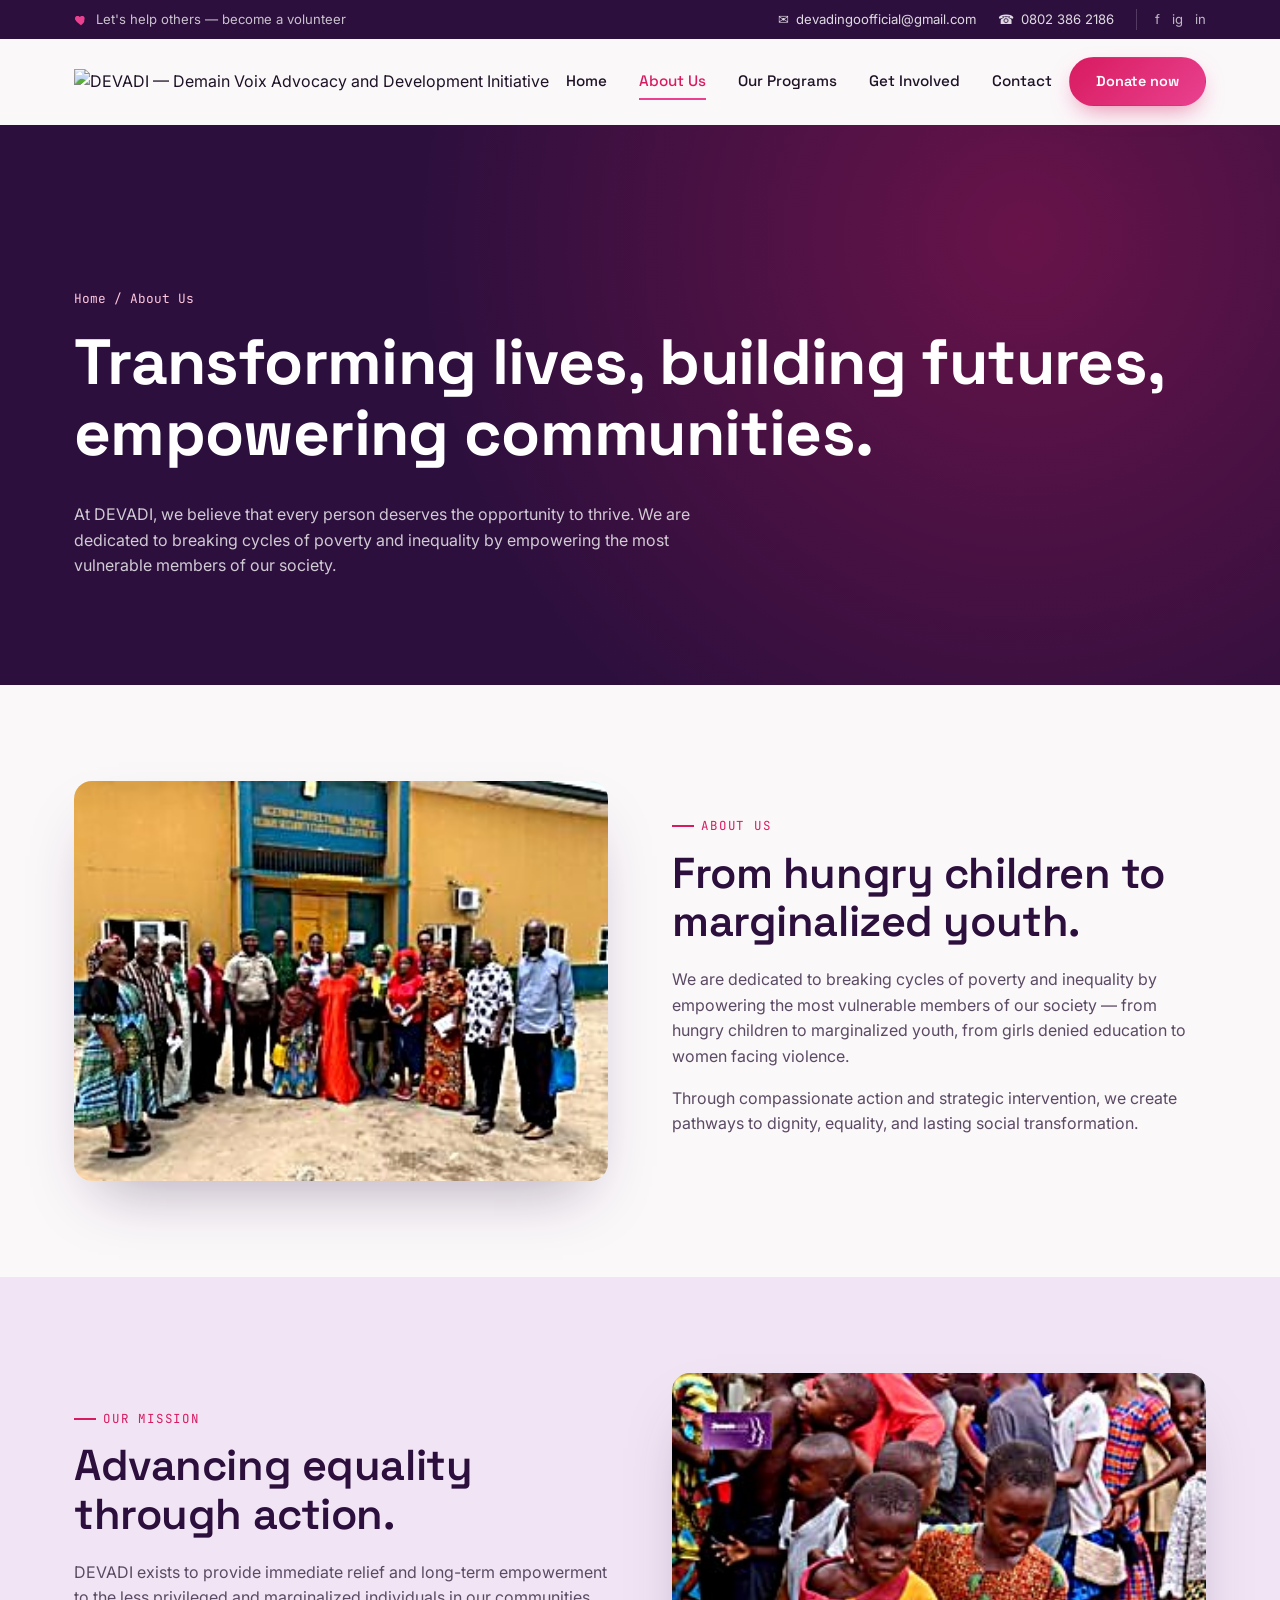
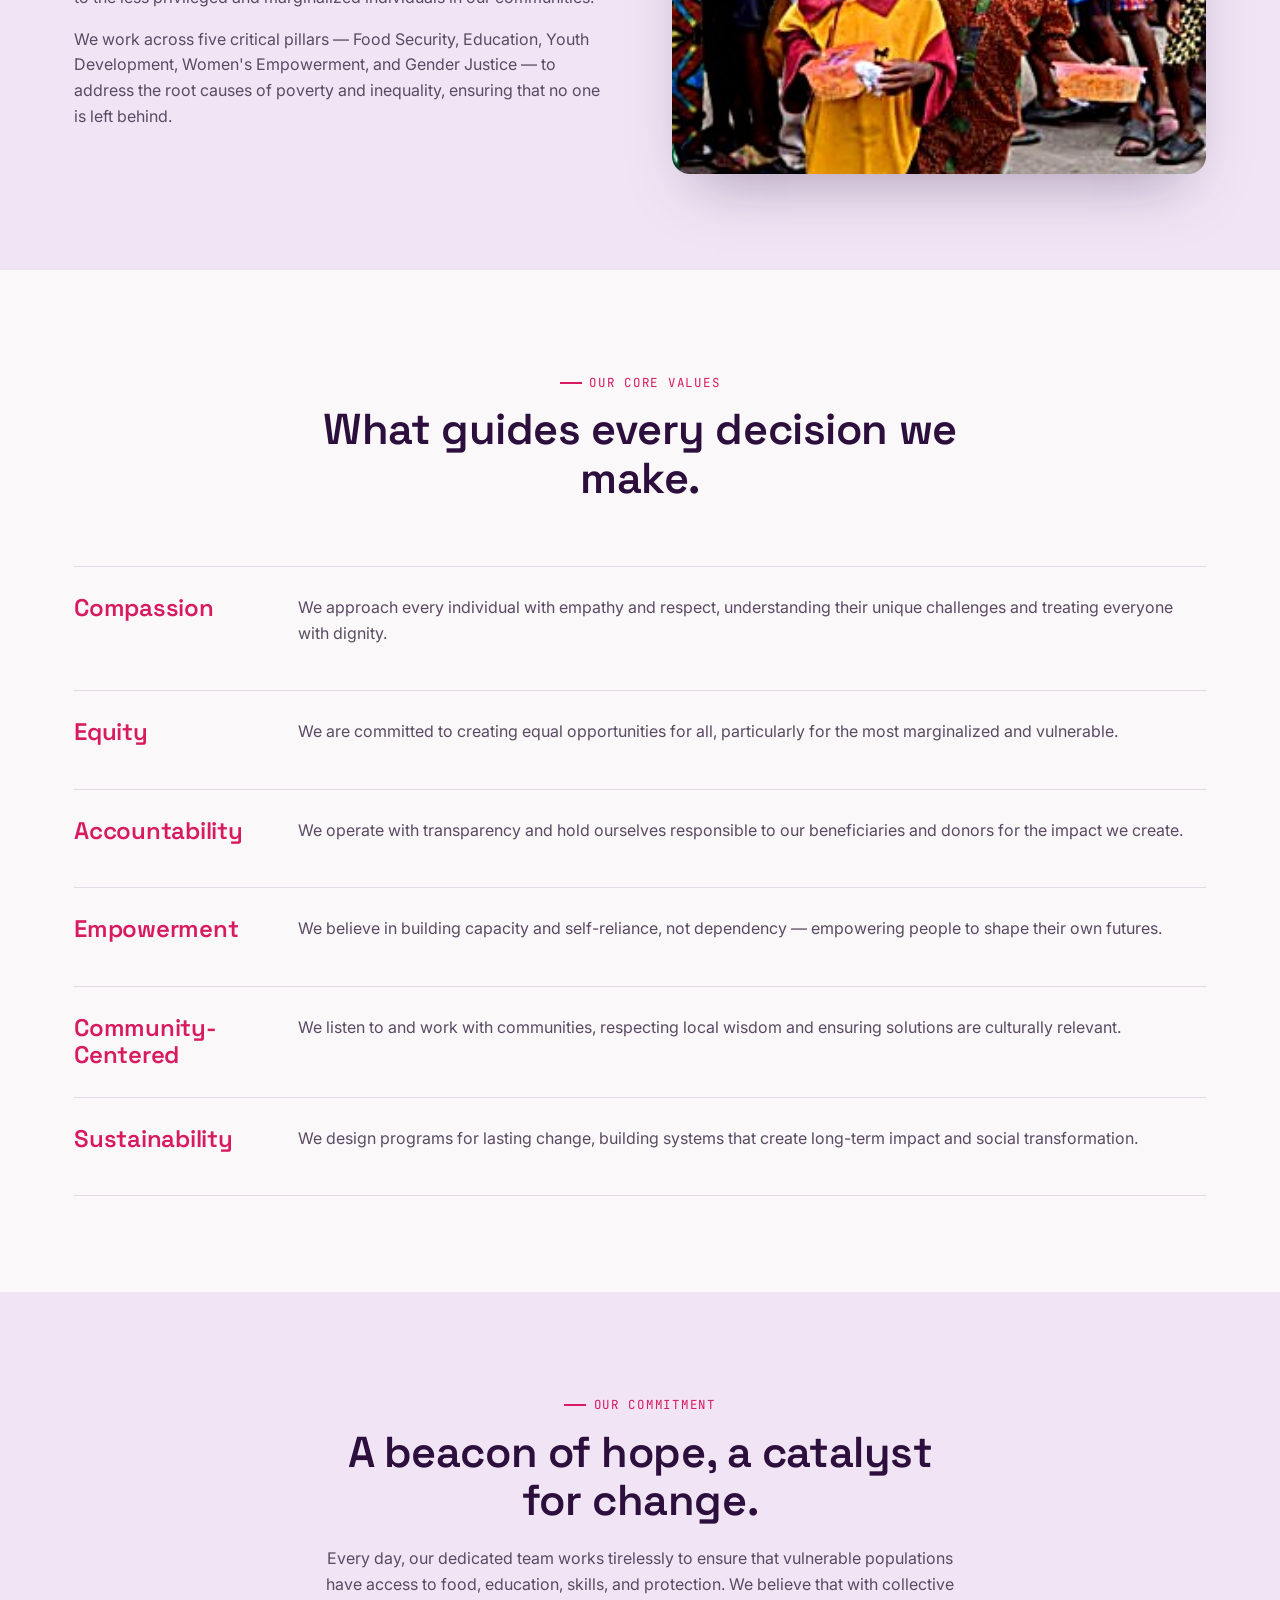
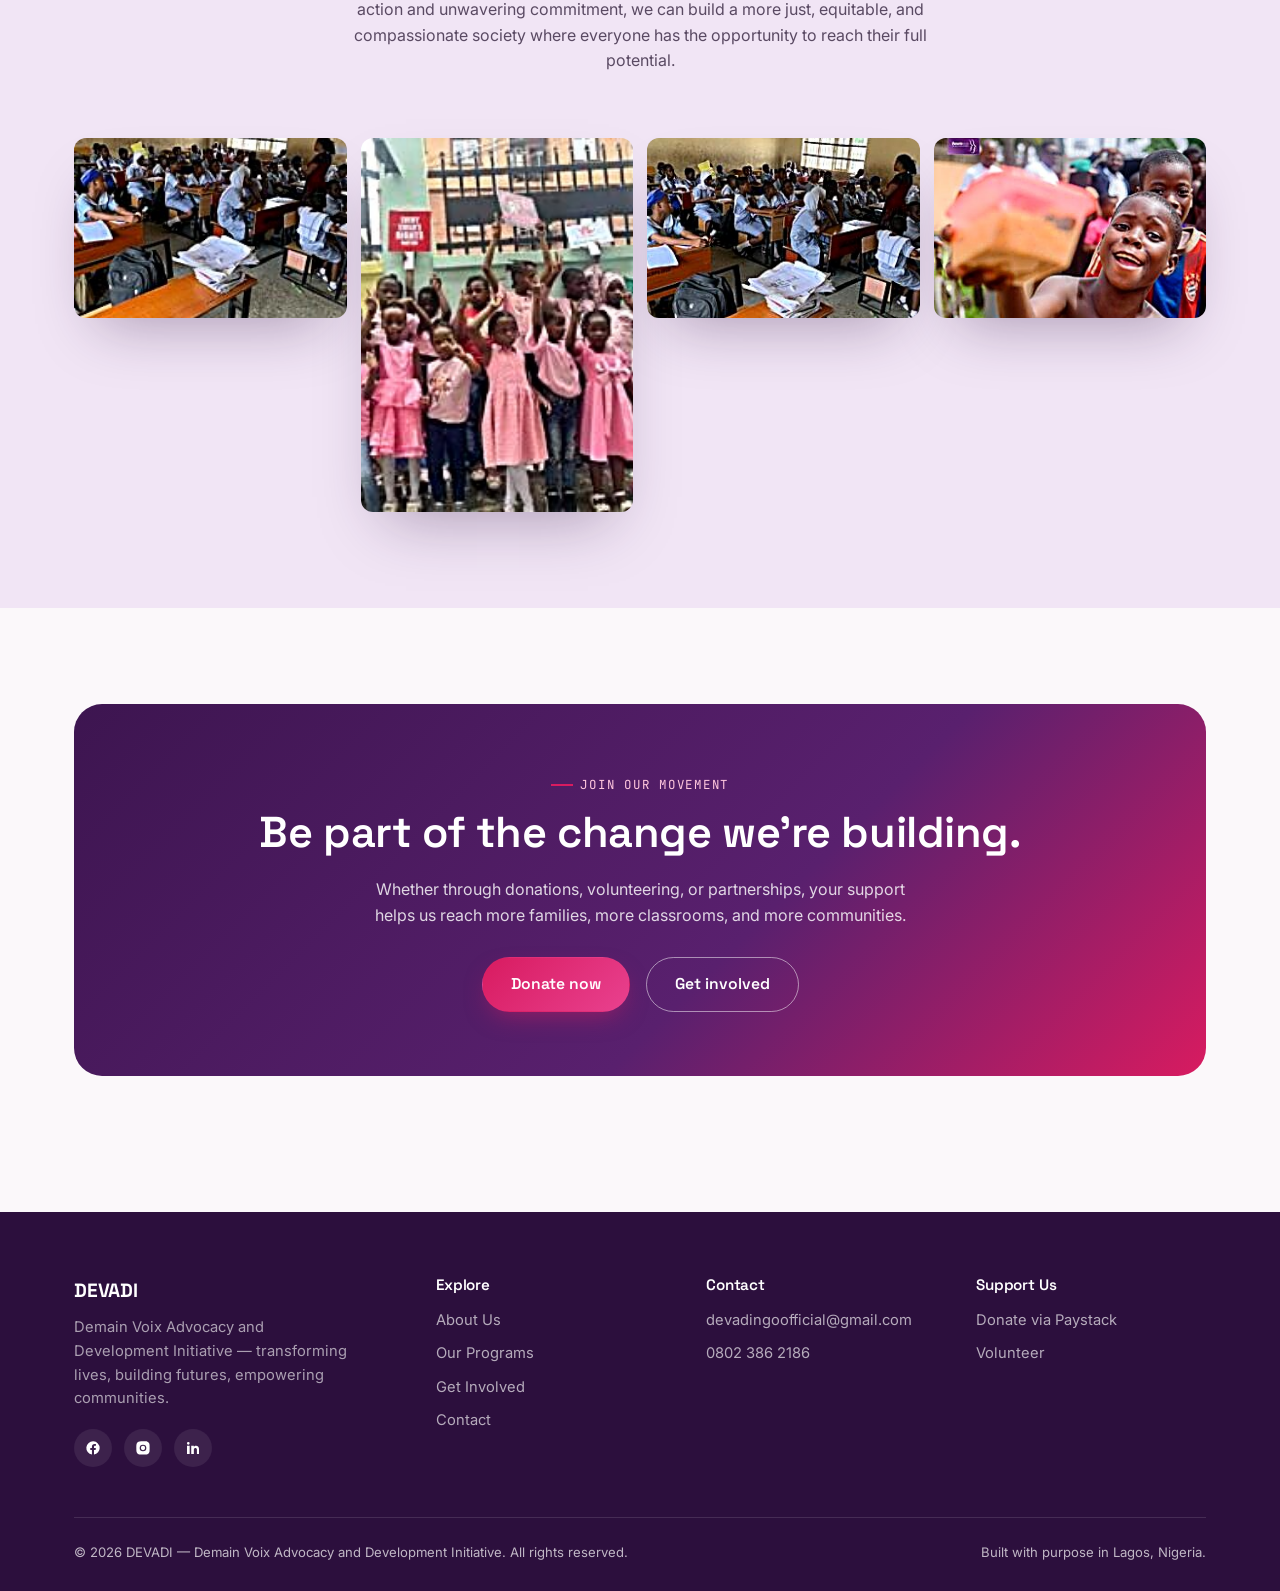
==== about.html @ e9d9ac4e "Add files via upload" ====
<!DOCTYPE html>
<html lang="en">
<head>
<meta charset="UTF-8">
<meta name="viewport" content="width=device-width, initial-scale=1.0">
<title>About Us — DEVADI</title>
<meta name="description" content="At DEVADI, we believe every person deserves the opportunity to thrive. Learn about our mission, values, and commitment.">
<link rel="preconnect" href="https://fonts.googleapis.com">
<link href="https://fonts.googleapis.com/css2?family=Space+Grotesk:wght@500;600;700&family=Inter:wght@400;500;600&family=JetBrains+Mono:wght@400;500&display=swap" rel="stylesheet">
<link rel="icon" type="image/png" href="favicon-32.png">
<link rel="apple-touch-icon" href="apple-touch-icon.png">
<link rel="stylesheet" href="css/style.css">
</head>
<body>

<div class="topbar">
  <div class="container">
    <div class="topbar-left">
      <svg width="14" height="14" fill="currentColor" viewBox="0 0 24 24"><path d="M12 21s-7-4.4-9.5-8.8C.6 8.6 2.4 5 6 5c2 0 3.4 1 4 2 .6-1 2-2 4-2 3.6 0 5.4 3.6 3.5 7.2C19 16.6 12 21 12 21z"/></svg>
      <span>Let's help others — become a volunteer</span>
    </div>
    <div class="topbar-right">
      <span class="tb-item">✉ <span class="tb-label">devadingoofficial@gmail.com</span></span>
      <span class="tb-item">☎ <span class="tb-label">0802 386 2186</span></span>
      <span class="tb-social">
        <a href="https://facebook.com" target="_blank" rel="noopener" aria-label="Facebook">f</a>
        <a href="https://instagram.com" target="_blank" rel="noopener" aria-label="Instagram">ig</a>
        <a href="https://linkedin.com" target="_blank" rel="noopener" aria-label="LinkedIn">in</a>
      </span>
    </div>
  </div>
</div>

<header class="site-header">
  <div class="container">
    <a href="index.html" class="brand">
      <img src="images/brand/logo-header@2x.png" alt="DEVADI — Demain Voix Advocacy and Development Initiative" class="brand-logo-img">
    </a>
    <nav class="nav-links">
      <a href="index.html">Home</a>
      <a href="about.html" class="active">About Us</a>
      <a href="programs.html">Our Programs</a>
      <a href="get-involved.html">Get Involved</a>
      <a href="contact.html">Contact</a>
    </nav>
    <div class="nav-cta">
      <a href="get-involved.html" class="btn btn-primary">Donate now</a>
      <button class="nav-toggle" aria-label="Toggle menu"><span></span><span></span><span></span></button>
    </div>
  </div>
</header>

<section class="page-hero">
  <div class="container">
    <span class="crumb">Home / About Us</span>
    <h1 style="margin-top:16px;">Transforming lives, building futures, empowering communities.</h1>
    <p>At DEVADI, we believe that every person deserves the opportunity to thrive. We are dedicated to breaking cycles of poverty and inequality by empowering the most vulnerable members of our society.</p>
  </div>
</section>

<section>
  <div class="container two-col reveal">
    <div class="img-frame">
      <img src="images/PHOTO-2026-07-27-08-34-57.jpg" alt="A DEVADI team member sharing our vision at a community event">
    </div>
    <div>
      <span class="eyebrow">About Us</span>
      <h2>From hungry children to marginalized youth.</h2>
      <p>We are dedicated to breaking cycles of poverty and inequality by empowering the most vulnerable members of our society — from hungry children to marginalized youth, from girls denied education to women facing violence.</p>
      <p>Through compassionate action and strategic intervention, we create pathways to dignity, equality, and lasting social transformation.</p>
    </div>
  </div>
</section>

<section class="section-alt">
  <div class="container two-col reveal">
    <div>
      <span class="eyebrow">Our Mission</span>
      <h2>Advancing equality through action.</h2>
      <p>DEVADI exists to provide immediate relief and long-term empowerment to the less privileged and marginalized individuals in our communities.</p>
      <p>We work across five critical pillars — Food Security, Education, Youth Development, Women's Empowerment, and Gender Justice — to address the root causes of poverty and inequality, ensuring that no one is left behind.</p>
    </div>
    <div class="img-frame">
      <img src="images/PHOTO-2026-07-27-08-35-06.jpg" alt="DEVADI team and volunteers at an outreach event">
    </div>
  </div>
</section>

<section>
  <div class="container">
    <div class="text-center max-60 mx-auto reveal">
      <span class="eyebrow">Our Core Values</span>
      <h2>What guides every decision we make.</h2>
    </div>
    <div class="mt-lg reveal">
      <div class="value-row">
        <h3>Compassion</h3>
        <p>We approach every individual with empathy and respect, understanding their unique challenges and treating everyone with dignity.</p>
      </div>
      <div class="value-row">
        <h3>Equity</h3>
        <p>We are committed to creating equal opportunities for all, particularly for the most marginalized and vulnerable.</p>
      </div>
      <div class="value-row">
        <h3>Accountability</h3>
        <p>We operate with transparency and hold ourselves responsible to our beneficiaries and donors for the impact we create.</p>
      </div>
      <div class="value-row">
        <h3>Empowerment</h3>
        <p>We believe in building capacity and self-reliance, not dependency — empowering people to shape their own futures.</p>
      </div>
      <div class="value-row">
        <h3>Community-Centered</h3>
        <p>We listen to and work with communities, respecting local wisdom and ensuring solutions are culturally relevant.</p>
      </div>
      <div class="value-row">
        <h3>Sustainability</h3>
        <p>We design programs for lasting change, building systems that create long-term impact and social transformation.</p>
      </div>
    </div>
  </div>
</section>

<section class="section-alt">
  <div class="container">
    <div class="text-center max-60 mx-auto reveal">
      <span class="eyebrow">Our Commitment</span>
      <h2>A beacon of hope, a catalyst for change.</h2>
      <p>Every day, our dedicated team works tirelessly to ensure that vulnerable populations have access to food, education, skills, and protection. We believe that with collective action and unwavering commitment, we can build a more just, equitable, and compassionate society where everyone has the opportunity to reach their full potential.</p>
    </div>
    <div class="gallery-grid mt-lg reveal-stagger">
      <div class="img-frame"><img src="images/PHOTO-2026-07-27-08-34-59.jpg" alt="DEVADI team with community stakeholders"></div>
      <div class="img-frame tall"><img src="images/PHOTO-2026-07-27-08-34-43.jpg" alt="Young girls at a DEVADI gender-justice awareness event"></div>
      <div class="img-frame"><img src="images/PHOTO-2026-07-27-08-35-16.jpg" alt="Children at a DEVADI food distribution outreach"></div>
      <div class="img-frame"><img src="images/PHOTO-2026-07-27-08-34-51.jpg" alt="A DEVADI volunteer distributing supplies"></div>
    </div>
  </div>
</section>

<section>
  <div class="container">
    <div class="cta-band reveal">
      <span class="eyebrow" style="color:#FFC7DE;">Join Our Movement</span>
      <h2>Be part of the change we're building.</h2>
      <p>Whether through donations, volunteering, or partnerships, your support helps us reach more families, more classrooms, and more communities.</p>
      <div class="cta-actions">
        <a href="get-involved.html" class="btn btn-primary">Donate now</a>
        <a href="contact.html" class="btn btn-ghost">Get involved</a>
      </div>
    </div>
  </div>
</section>

<footer class="site-footer">
  <div class="container">
    <div class="footer-grid">
      <div>
        <span class="brand-word" style="color:white; font-size:1.2rem;">DEVADI</span>
        <p style="color:rgba(255,255,255,0.6); margin-top:10px; max-width:280px; font-size:0.92rem;">Demain Voix Advocacy and Development Initiative — transforming lives, building futures, empowering communities.</p>
        <div class="social-row" style="margin-top:18px;">
          <a href="https://facebook.com" aria-label="Facebook" target="_blank" rel="noopener"><svg width="16" height="16" fill="currentColor" viewBox="0 0 24 24" style="color:white;"><path d="M22 12a10 10 0 1 0-11.6 9.9v-7H7.9V12h2.5V9.8c0-2.5 1.5-3.9 3.8-3.9 1.1 0 2.2.2 2.2.2v2.5h-1.3c-1.2 0-1.6.8-1.6 1.6V12h2.8l-.4 2.9h-2.4v7A10 10 0 0 0 22 12z"/></svg></a>
          <a href="https://instagram.com" aria-label="Instagram" target="_blank" rel="noopener"><svg width="16" height="16" fill="currentColor" viewBox="0 0 24 24" style="color:white;"><path d="M12 2c2.7 0 3.06.01 4.12.06 1.05.05 1.77.22 2.4.46.65.25 1.2.6 1.75 1.14.5.5.86 1.1 1.13 1.75.24.63.4 1.35.46 2.4.05 1.06.06 1.4.06 4.12s-.01 3.06-.06 4.12c-.05 1.05-.22 1.77-.46 2.4a4.9 4.9 0 0 1-1.13 1.75 4.9 4.9 0 0 1-1.75 1.13c-.63.24-1.35.4-2.4.46-1.06.05-1.4.06-4.12.06s-3.06-.01-4.12-.06c-1.05-.05-1.77-.22-2.4-.46a4.9 4.9 0 0 1-1.75-1.13 4.9 4.9 0 0 1-1.13-1.75c-.24-.63-.4-1.35-.46-2.4C2 15.06 2 14.7 2 12s.01-3.06.06-4.12c.05-1.05.22-1.77.46-2.4.25-.65.6-1.2 1.14-1.75A4.9 4.9 0 0 1 5.4 2.6c.63-.24 1.35-.4 2.4-.46C8.86 2 9.2 2 12 2zm0 5a5 5 0 1 0 0 10 5 5 0 0 0 0-10zm0 8.2a3.2 3.2 0 1 1 0-6.4 3.2 3.2 0 0 1 0 6.4zm5.2-8.4a1.17 1.17 0 1 1-2.34 0 1.17 1.17 0 0 1 2.34 0z"/></svg></a>
          <a href="https://linkedin.com" aria-label="LinkedIn" target="_blank" rel="noopener"><svg width="16" height="16" fill="currentColor" viewBox="0 0 24 24" style="color:white;"><path d="M6.94 5a2 2 0 1 1-4-.02 2 2 0 0 1 4 .02zM7 8.48H3V21h4V8.48zm6.32 0H9.34V21h3.94v-6.4c0-3.56 4.6-3.85 4.6 0V21H21v-7.32c0-6.14-6.87-5.92-7.68-2.9V8.48z"/></svg></a>
        </div>
      </div>
      <div>
        <h4>Explore</h4>
        <a href="about.html">About Us</a>
        <a href="programs.html">Our Programs</a>
        <a href="get-involved.html">Get Involved</a>
        <a href="contact.html">Contact</a>
      </div>
      <div>
        <h4>Contact</h4>
        <a href="mailto:devadingoofficial@gmail.com">devadingoofficial@gmail.com</a>
        <a href="tel:+2348023862186">0802 386 2186</a>
      </div>
      <div>
        <h4>Support Us</h4>
        <a href="https://paystack.shop/pay/devadingo" target="_blank" rel="noopener">Donate via Paystack</a>
        <a href="get-involved.html">Volunteer</a>
      </div>
    </div>
    <div class="footer-bottom">
      <span>© <span id="year"></span> DEVADI — Demain Voix Advocacy and Development Initiative. All rights reserved.</span>
      <span>Built with purpose in Lagos, Nigeria.</span>
    </div>
  </div>
</footer>

<script>document.getElementById('year').textContent = new Date().getFullYear();</script>
<script src="js/main.js"></script>
</body>
</html>
---- css/style.css ----
/* ==========================================================================
   DEVADI — Demain Voix Advocacy and Development Initiative
   Design tokens
   ========================================================================== */
:root {
  --purple-900: #2C0F3D;
  --purple-800: #3D1550;
  --purple-700: #59206E;
  --purple-600: #7B2E92;
  --purple-400: #A85CC0;
  --purple-100: #F1E5F5;
  --pink-600: #D81B60;
  --pink-500: #E9418F;
  --cream: #FBF8FA;
  --ink: #1E1226;
  --ink-soft: #5A4A63;
  --line: rgba(44, 15, 61, 0.12);
  --white: #ffffff;

  --font-display: "Space Grotesk", "Segoe UI", sans-serif;
  --font-body: "Inter", "Segoe UI", sans-serif;
  --font-mono: "JetBrains Mono", ui-monospace, monospace;

  --radius: 18px;
  --ease: cubic-bezier(0.16, 1, 0.3, 1);
}

* { box-sizing: border-box; }
html { scroll-behavior: smooth; }

body {
  margin: 0;
  font-family: var(--font-body);
  color: var(--ink);
  background: var(--cream);
  line-height: 1.6;
  -webkit-font-smoothing: antialiased;
}

img { max-width: 100%; display: block; }
a { color: inherit; text-decoration: none; }

h1, h2, h3, h4 {
  font-family: var(--font-display);
  font-weight: 600;
  line-height: 1.12;
  margin: 0 0 0.5em;
  letter-spacing: -0.01em;
  color: var(--purple-900);
}

h1 { font-size: clamp(2.4rem, 5vw, 4.2rem); font-weight: 700; }
h2 { font-size: clamp(1.9rem, 3.4vw, 2.7rem); }
h3 { font-size: clamp(1.2rem, 2vw, 1.5rem); }
p { margin: 0 0 1em; color: var(--ink-soft); }

.eyebrow {
  font-family: var(--font-mono);
  font-size: 0.78rem;
  letter-spacing: 0.14em;
  text-transform: uppercase;
  color: var(--pink-600);
  display: inline-flex;
  align-items: center;
  gap: 0.6em;
  margin-bottom: 1em;
}
.eyebrow::before {
  content: "";
  width: 22px;
  height: 2px;
  background: var(--pink-600);
  display: inline-block;
}

.container {
  max-width: 1180px;
  margin: 0 auto;
  padding: 0 24px;
}

section { padding: 96px 0; }
@media (max-width: 700px) { section { padding: 64px 0; } }

/* ---- Buttons ---- */
.btn {
  display: inline-flex;
  align-items: center;
  gap: 0.5em;
  font-family: var(--font-display);
  font-weight: 600;
  font-size: 0.98rem;
  padding: 14px 28px;
  border-radius: 999px;
  border: 1.5px solid transparent;
  cursor: pointer;
  transition: transform 0.35s var(--ease), background 0.25s ease, box-shadow 0.3s ease;
}
.btn-primary {
  background: linear-gradient(135deg, var(--pink-600), var(--pink-500));
  color: var(--white);
  box-shadow: 0 10px 24px -8px rgba(216, 27, 96, 0.55);
}
.btn-primary:hover { transform: translateY(-3px); box-shadow: 0 16px 30px -8px rgba(216, 27, 96, 0.6); }
.btn-ghost {
  background: transparent;
  border-color: rgba(255,255,255,0.5);
  color: var(--white);
}
.btn-ghost:hover { background: rgba(255,255,255,0.12); transform: translateY(-3px); }
.btn-outline-dark {
  background: transparent;
  border-color: var(--purple-700);
  color: var(--purple-700);
}
.btn-outline-dark:hover { background: var(--purple-700); color: var(--white); transform: translateY(-3px); }

/* ==========================================================================
   Utility topbar
   ========================================================================== */
.topbar {
  background: var(--purple-900);
  color: rgba(255,255,255,0.75);
  font-size: 0.82rem;
  padding: 9px 0;
}
.topbar .container { display: flex; align-items: center; justify-content: space-between; }
.topbar-left { display: flex; align-items: center; gap: 8px; }
.topbar-left svg { color: var(--pink-500); }
.topbar-right { display: flex; align-items: center; gap: 22px; }
.topbar-right .tb-item { display: flex; align-items: center; gap: 7px; color: rgba(255,255,255,0.85); }
.topbar-right .tb-social { display: flex; gap: 12px; padding-left: 18px; border-left: 1px solid rgba(255,255,255,0.18); }
.topbar-right .tb-social a { color: rgba(255,255,255,0.7); }
.topbar-right .tb-social a:hover { color: #FFC7DE; }
@media (max-width: 780px) { .topbar .topbar-right .tb-item span.tb-label { display: none; } }
@media (max-width: 620px) { .topbar { display: none; } }

/* ==========================================================================
   Header / Nav
   ========================================================================== */
.site-header {
  position: sticky;
  top: 0; left: 0; right: 0;
  z-index: 100;
  padding: 18px 0;
  background: var(--cream);
  border-bottom: 1px solid transparent;
  transition: box-shadow 0.35s ease, padding 0.3s ease;
}
.site-header.solid {
  padding: 12px 0;
  box-shadow: 0 6px 24px -12px rgba(44,15,61,0.2);
  border-bottom-color: var(--line);
}
.site-header .container { display: flex; align-items: center; justify-content: space-between; }

.brand { display: flex; align-items: center; gap: 12px; }
.brand-mark {
  width: 42px; height: 42px;
  border-radius: 12px;
  position: relative;
  background: linear-gradient(135deg, var(--purple-700), var(--pink-600));
  flex-shrink: 0;
}
.brand-mark svg { position: absolute; inset: 0; width: 100%; height: 100%; }
.brand-word {
  font-family: var(--font-display);
  font-weight: 700;
  font-size: 1.15rem;
  color: var(--purple-900);
  letter-spacing: -0.01em;
}
.brand-sub {
  font-family: var(--font-mono);
  font-size: 0.62rem;
  letter-spacing: 0.08em;
  text-transform: uppercase;
  color: var(--ink-soft);
}

.nav-links { display: flex; align-items: center; gap: 32px; }
.nav-links a {
  font-family: var(--font-display);
  font-size: 0.95rem;
  font-weight: 500;
  color: var(--ink);
  position: relative;
  padding: 4px 0;
}
.nav-links a::after {
  content: "";
  position: absolute; left: 0; bottom: -2px;
  width: 0; height: 2px;
  background: var(--pink-500);
  transition: width 0.3s var(--ease);
}
.nav-links a:hover::after, .nav-links a.active::after { width: 100%; }
.nav-links a.active { color: var(--pink-600) !important; }

.nav-cta { display: flex; align-items: center; gap: 14px; }
.nav-cta .btn-primary { padding: 12px 26px; font-size: 0.9rem; }
.nav-toggle { display: none; background: none; border: none; cursor: pointer; z-index: 110; }
.nav-toggle span {
  display: block; width: 26px; height: 2px; margin: 6px 0;
  background: var(--purple-900); transition: all 0.3s ease;
}

@media (max-width: 880px) {
  .nav-links {
    position: fixed; inset: 0;
    background: var(--purple-900);
    flex-direction: column; justify-content: center;
    transform: translateX(100%);
    transition: transform 0.4s var(--ease);
  }
  .nav-links.open { transform: translateX(0); }
  .nav-links a { color: var(--white) !important; font-size: 1.4rem; }
  .nav-toggle { display: block; }
  .nav-cta .btn-primary { display: none; }
}

/* ==========================================================================
   Hero
   ========================================================================== */
.hero-wrap { padding: 32px 0 0; }
.hero {
  position: relative;
  overflow: hidden;
  background: var(--purple-900);
  border-radius: 32px;
  display: grid;
  grid-template-columns: 1.05fr 0.95fr;
  align-items: stretch;
  min-height: 560px;
}
.hero::before {
  content: "";
  position: absolute; inset: 0;
  background: radial-gradient(circle at 15% 15%, rgba(216,27,96,0.28), transparent 45%);
  pointer-events: none;
  z-index: 1;
}
.hero-content {
  position: relative; z-index: 2;
  padding: 64px 24px 64px 56px;
  display: flex; flex-direction: column; justify-content: center;
}
.hero-content .eyebrow { color: #FF9FC7; font-style: italic; }
.hero-content .eyebrow::before { background: #FF9FC7; }
.hero h1 { color: var(--white); font-size: clamp(2.1rem, 3.6vw, 3.1rem); }
.hero h1 em { font-style: normal; color: var(--pink-500); background: none; }
.hero p.lede { color: rgba(255,255,255,0.78); font-size: 1.02rem; max-width: 460px; }
.hero-actions { display: flex; align-items: center; gap: 22px; margin-top: 28px; flex-wrap: wrap; }
.hero-actions .link-cta { display: inline-flex; align-items: center; gap: 10px; color: var(--white); font-family: var(--font-display); font-weight: 600; font-size: 0.92rem; }
.hero-actions .link-cta .dot {
  width: 40px; height: 40px; border-radius: 50%;
  border: 1.5px solid rgba(255,255,255,0.4);
  display: flex; align-items: center; justify-content: center;
  transition: all 0.3s ease;
}
.hero-actions .link-cta:hover .dot { background: var(--pink-600); border-color: var(--pink-600); }

.hero-photo {
  position: relative; z-index: 2;
  background-size: cover; background-position: center;
  border-radius: 24px;
  margin: 20px 20px 20px 0;
  overflow: hidden;
}
.hero-photo::after {
  content: "";
  position: absolute; inset: 0;
  background: linear-gradient(90deg, rgba(44,15,61,0.55), transparent 30%);
}
@media (max-width: 860px) {
  .hero { grid-template-columns: 1fr; border-radius: 24px; }
  .hero-content { padding: 48px 28px 32px; }
  .hero-photo { margin: 0 20px 20px; height: 280px; }
}

.wave-divider {
  height: 44px; z-index: 3;
  display: flex; align-items: flex-end; gap: 3px;
  margin-top: 40px;
}
.wave-divider span {
  flex: 1; background: var(--purple-400);
  opacity: 0.55;
  border-radius: 3px 3px 0 0;
  animation: wave 2.6s ease-in-out infinite;
  transform-origin: bottom;
}
@keyframes wave {
  0%, 100% { transform: scaleY(0.3); }
  50% { transform: scaleY(1); }
}

/* Icon stat row (below hero) */
.icon-stats {
  display: flex; justify-content: space-between;
  padding: 44px 24px 0;
  flex-wrap: wrap; gap: 28px;
}
.icon-stat { display: flex; align-items: center; gap: 14px; flex: 1; min-width: 200px; }
.icon-stat .ic {
  width: 50px; height: 50px; border-radius: 50%;
  background: var(--purple-100); color: var(--purple-700);
  display: flex; align-items: center; justify-content: center; flex-shrink: 0;
}
.icon-stat h4 { font-family: var(--font-display); font-size: 1rem; margin: 0 0 2px; color: var(--purple-900); }
.icon-stat p { margin: 0; font-size: 0.85rem; }
.icon-stat + .icon-stat { border-left: 1px solid var(--line); padding-left: 28px; }
@media (max-width: 760px) { .icon-stat + .icon-stat { border-left: none; padding-left: 0; } }

/* Service photo cards (image + overlapping icon badge) */
.service-grid { display: grid; grid-template-columns: repeat(3, 1fr); gap: 26px; }
@media (max-width: 860px) { .service-grid { grid-template-columns: 1fr; } }
.service-photo-card { text-align: center; }
.service-photo-card .photo-wrap {
  position: relative; border-radius: 20px; overflow: hidden;
  height: 220px;
}
.service-photo-card .photo-wrap img { width: 100%; height: 100%; object-fit: cover; }
.service-badge {
  width: 56px; height: 56px; border-radius: 50%;
  background: linear-gradient(135deg, var(--pink-600), var(--purple-600));
  color: white; display: flex; align-items: center; justify-content: center;
  margin: -28px auto 0; position: relative; z-index: 2;
  box-shadow: 0 10px 22px -8px rgba(216,27,96,0.5);
  border: 4px solid var(--cream);
}
.service-photo-card h3 { margin: 18px 0 8px; }
.service-photo-card p { font-size: 0.92rem; max-width: 260px; margin-inline: auto; }

.cta-tile {
  background: var(--purple-900);
  border-radius: 20px;
  padding: 36px 30px;
  color: white;
  display: flex; flex-direction: column; justify-content: center;
  height: 220px;
  position: relative;
  overflow: hidden;
}
.cta-tile::after {
  content: "";
  position: absolute; inset: 0;
  background: radial-gradient(circle at 90% 100%, rgba(216,27,96,0.4), transparent 60%);
}
.cta-tile * { position: relative; z-index: 1; }
.cta-tile h3 { color: white; margin-bottom: 8px; }
.cta-tile p { color: rgba(255,255,255,0.72); font-size: 0.88rem; }
.cta-tile .btn { margin-top: 14px; align-self: flex-start; padding: 10px 22px; font-size: 0.85rem; }

/* Trusted org split section */
.trusted-photo-wrap { position: relative; }
.trusted-photo-wrap .backdrop {
  position: absolute; top: -20px; left: -20px; right: 20px; bottom: 20px;
  background: var(--purple-100); border-radius: 24px; z-index: 0;
}
.trusted-photo-wrap .img-frame { position: relative; z-index: 1; border-radius: 24px; height: 420px; }
.bullet-row { display: flex; gap: 22px; margin: 22px 0; flex-wrap: wrap; }
.bullet-item { display: flex; align-items: center; gap: 12px; }
.bullet-item .ic {
  width: 44px; height: 44px; border-radius: 50%;
  background: var(--purple-100); color: var(--purple-700);
  display: flex; align-items: center; justify-content: center; flex-shrink: 0;
}
.bullet-item strong { font-family: var(--font-display); font-size: 0.92rem; display: block; color: var(--purple-900); }
.check-list { list-style: none; padding: 0; margin: 20px 0; }
.check-list li { display: flex; align-items: flex-start; gap: 10px; margin-bottom: 12px; font-size: 0.95rem; color: var(--ink-soft); }
.check-list li svg { color: var(--pink-600); flex-shrink: 0; margin-top: 3px; }

/* ==========================================================================
   Stats / Impact
   ========================================================================== */
.stats-band {
  background: var(--purple-800);
  padding: 56px 0;
}
.stats-grid {
  display: grid;
  grid-template-columns: repeat(4, 1fr);
  gap: 24px;
  text-align: center;
}
.stat-num {
  font-family: var(--font-display);
  font-size: clamp(2rem, 4vw, 3rem);
  font-weight: 700;
  color: var(--white);
}
.stat-num span.suffix { color: #FFC7DE; }
.stat-label {
  font-family: var(--font-mono);
  font-size: 0.72rem;
  letter-spacing: 0.08em;
  text-transform: uppercase;
  color: rgba(255,255,255,0.7);
  margin-top: 6px;
}
@media (max-width: 700px) { .stats-grid { grid-template-columns: repeat(2, 1fr); row-gap: 32px; } }

/* ==========================================================================
   Section variants
   ========================================================================== */
.section-alt { background: var(--purple-100); }
.two-col {
  display: grid;
  grid-template-columns: 1fr 1fr;
  gap: 64px;
  align-items: center;
}
@media (max-width: 860px) { .two-col { grid-template-columns: 1fr; gap: 40px; } }

.img-frame {
  border-radius: var(--radius);
  overflow: hidden;
  position: relative;
  box-shadow: 0 30px 60px -24px rgba(44,15,61,0.35);
}
.img-frame img { width: 100%; height: 100%; object-fit: cover; }

/* Cards */
.card-grid {
  display: grid;
  grid-template-columns: repeat(3, 1fr);
  gap: 28px;
}
@media (max-width: 900px) { .card-grid { grid-template-columns: repeat(2, 1fr); } }
@media (max-width: 620px) { .card-grid { grid-template-columns: 1fr; } }

.pillar-card {
  background: var(--white);
  border: 1px solid var(--line);
  border-radius: var(--radius);
  padding: 32px 28px;
  transition: transform 0.35s var(--ease), box-shadow 0.35s var(--ease);
}
.pillar-card:hover { transform: translateY(-6px); box-shadow: 0 24px 48px -20px rgba(44,15,61,0.25); }
.pillar-icon {
  width: 46px; height: 46px; border-radius: 12px;
  background: var(--purple-100);
  display: flex; align-items: center; justify-content: center;
  margin-bottom: 18px;
  color: var(--purple-700);
}
.pillar-card h3 { margin-bottom: 10px; }
.pillar-card p { margin: 0; font-size: 0.96rem; }

/* Values grid */
.value-row {
  display: grid;
  grid-template-columns: 200px 1fr;
  gap: 24px;
  padding: 28px 0;
  border-top: 1px solid var(--line);
}
.value-row:last-child { border-bottom: 1px solid var(--line); }
.value-row h3 { color: var(--pink-600); margin: 0; }
@media (max-width: 620px) { .value-row { grid-template-columns: 1fr; gap: 8px; } }

/* Gallery */
.gallery-grid {
  display: grid;
  grid-template-columns: repeat(4, 1fr);
  grid-auto-rows: 180px;
  gap: 14px;
}
.gallery-grid .img-frame { height: 100%; border-radius: 12px; }
.gallery-grid .tall { grid-row: span 2; }
@media (max-width: 900px) { .gallery-grid { grid-template-columns: repeat(2, 1fr); } }

/* CTA band */
.cta-band {
  background: linear-gradient(135deg, var(--purple-800), var(--purple-700) 60%, var(--pink-600));
  color: var(--white);
  border-radius: 28px;
  padding: 64px 48px;
  text-align: center;
  position: relative;
  overflow: hidden;
}
.cta-band h2 { color: var(--white); }
.cta-band p { color: rgba(255,255,255,0.82); max-width: 560px; margin-inline: auto; }
.cta-actions { display: flex; justify-content: center; gap: 16px; margin-top: 28px; flex-wrap: wrap; }

/* Footer */
.site-footer {
  background: var(--purple-900);
  color: rgba(255,255,255,0.7);
  padding: 64px 0 28px;
  margin-top: 40px;
}
.footer-grid {
  display: grid;
  grid-template-columns: 1.4fr 1fr 1fr 1fr;
  gap: 40px;
  padding-bottom: 40px;
  border-bottom: 1px solid rgba(255,255,255,0.12);
}
@media (max-width: 780px) { .footer-grid { grid-template-columns: repeat(2, 1fr); } }
.footer-grid h4 { color: var(--white); font-size: 0.95rem; margin-bottom: 16px; }
.footer-grid a { display: block; color: rgba(255,255,255,0.65); font-size: 0.92rem; margin-bottom: 10px; transition: color 0.2s ease; }
.footer-grid a:hover { color: var(--white); }
.footer-bottom { display: flex; justify-content: space-between; padding-top: 24px; font-size: 0.82rem; flex-wrap: wrap; gap: 12px; }
.social-row { display: flex; gap: 12px; }
.social-row a {
  width: 38px; height: 38px; border-radius: 50%;
  background: rgba(255,255,255,0.08);
  display: flex; align-items: center; justify-content: center;
  transition: background 0.25s ease, transform 0.3s ease;
}
.social-row a:hover { background: var(--pink-600); transform: translateY(-3px); }

/* Reveal animation */
.reveal { opacity: 0; transform: translateY(28px); transition: opacity 0.8s var(--ease), transform 0.8s var(--ease); }
.reveal.in { opacity: 1; transform: translateY(0); }
.reveal-stagger > * { opacity: 0; transform: translateY(24px); transition: opacity 0.7s var(--ease), transform 0.7s var(--ease); }
.reveal-stagger.in > * { opacity: 1; transform: translateY(0); }
.reveal-stagger.in > *:nth-child(1) { transition-delay: 0.05s; }
.reveal-stagger.in > *:nth-child(2) { transition-delay: 0.15s; }
.reveal-stagger.in > *:nth-child(3) { transition-delay: 0.25s; }
.reveal-stagger.in > *:nth-child(4) { transition-delay: 0.35s; }
.reveal-stagger.in > *:nth-child(5) { transition-delay: 0.45s; }

/* Page hero (inner pages) */
.page-hero {
  background: var(--purple-900);
  padding: 160px 0 90px;
  position: relative;
  overflow: hidden;
}
.page-hero::after {
  content: "";
  position: absolute; inset: 0;
  background: radial-gradient(circle at 80% 20%, rgba(216,27,96,0.35), transparent 55%);
}
.page-hero .container { position: relative; z-index: 2; }
.page-hero h1 { color: var(--white); }
.page-hero p { color: rgba(255,255,255,0.78); max-width: 620px; }
.crumb { font-family: var(--font-mono); font-size: 0.8rem; color: #FFC7DE; }

/* Contact */
.contact-grid { display: grid; grid-template-columns: 1fr 1.15fr; gap: 56px; }
@media (max-width: 860px) { .contact-grid { grid-template-columns: 1fr; } }
.field { margin-bottom: 20px; }
.field label {
  display: block; font-family: var(--font-mono); font-size: 0.74rem;
  text-transform: uppercase; letter-spacing: 0.08em; margin-bottom: 8px; color: var(--ink-soft);
}
.field input, .field textarea {
  width: 100%; padding: 14px 16px; border-radius: 12px;
  border: 1.5px solid var(--line); background: var(--white);
  font-family: var(--font-body); font-size: 0.98rem; color: var(--ink);
  transition: border-color 0.25s ease, box-shadow 0.25s ease;
}
.field input:focus, .field textarea:focus {
  outline: none; border-color: var(--purple-600);
  box-shadow: 0 0 0 4px rgba(123,46,146,0.14);
}
.field textarea { resize: vertical; min-height: 130px; }
.form-status { margin-top: 16px; font-family: var(--font-mono); font-size: 0.85rem; display: none; }
.form-status.ok { color: #1a7a4a; display: block; }
.form-status.err { color: var(--pink-600); display: block; }
.contact-info-card {
  background: var(--purple-900); color: var(--white);
  border-radius: var(--radius); padding: 40px 32px;
}
.contact-info-card h3 { color: var(--white); }
.contact-info-row { display: flex; gap: 14px; margin-bottom: 22px; align-items: flex-start; }
.contact-info-row .ico { color: #FFC7DE; flex-shrink: 0; margin-top: 3px; }
.contact-info-row a, .contact-info-row span { color: rgba(255,255,255,0.85); font-size: 0.95rem; }

/* Donate */
.donate-card {
  background: var(--white); border: 1px solid var(--line); border-radius: var(--radius);
  padding: 40px; text-align: center;
}
.donate-amounts { display: flex; gap: 12px; justify-content: center; flex-wrap: wrap; margin: 24px 0; }
.amount-pill {
  padding: 10px 22px; border-radius: 999px; border: 1.5px solid var(--line);
  font-family: var(--font-display); font-weight: 600; cursor: pointer; background: var(--white);
  transition: all 0.25s ease;
}
.amount-pill:hover, .amount-pill.active { background: var(--purple-700); color: var(--white); border-color: var(--purple-700); }

/* Utility */
.text-center { text-align: center; }
.mx-auto { margin-left: auto; margin-right: auto; }
.max-60 { max-width: 640px; }
.mt-lg { margin-top: 64px; }

@media (prefers-reduced-motion: reduce) {
  * { animation-duration: 0.001ms !important; animation-iteration-count: 1 !important; transition-duration: 0.001ms !important; scroll-behavior: auto !important; }
}
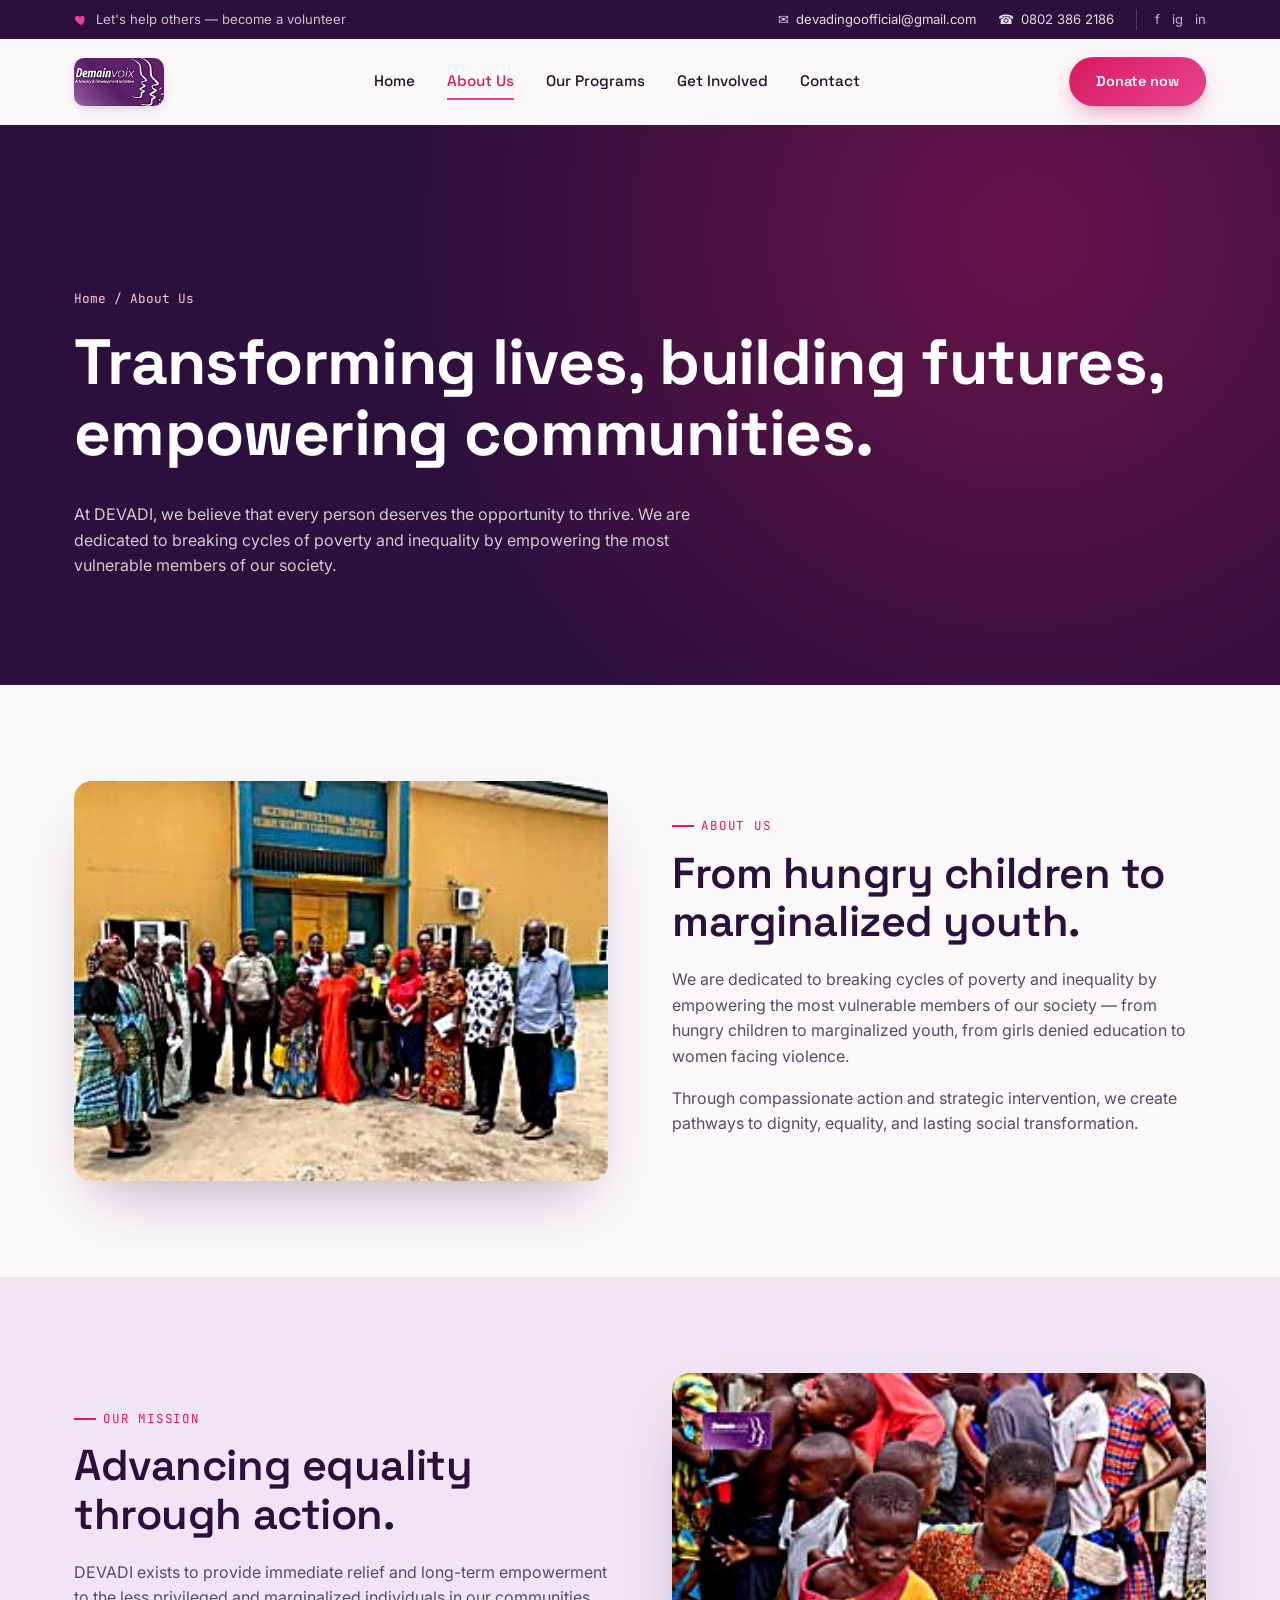
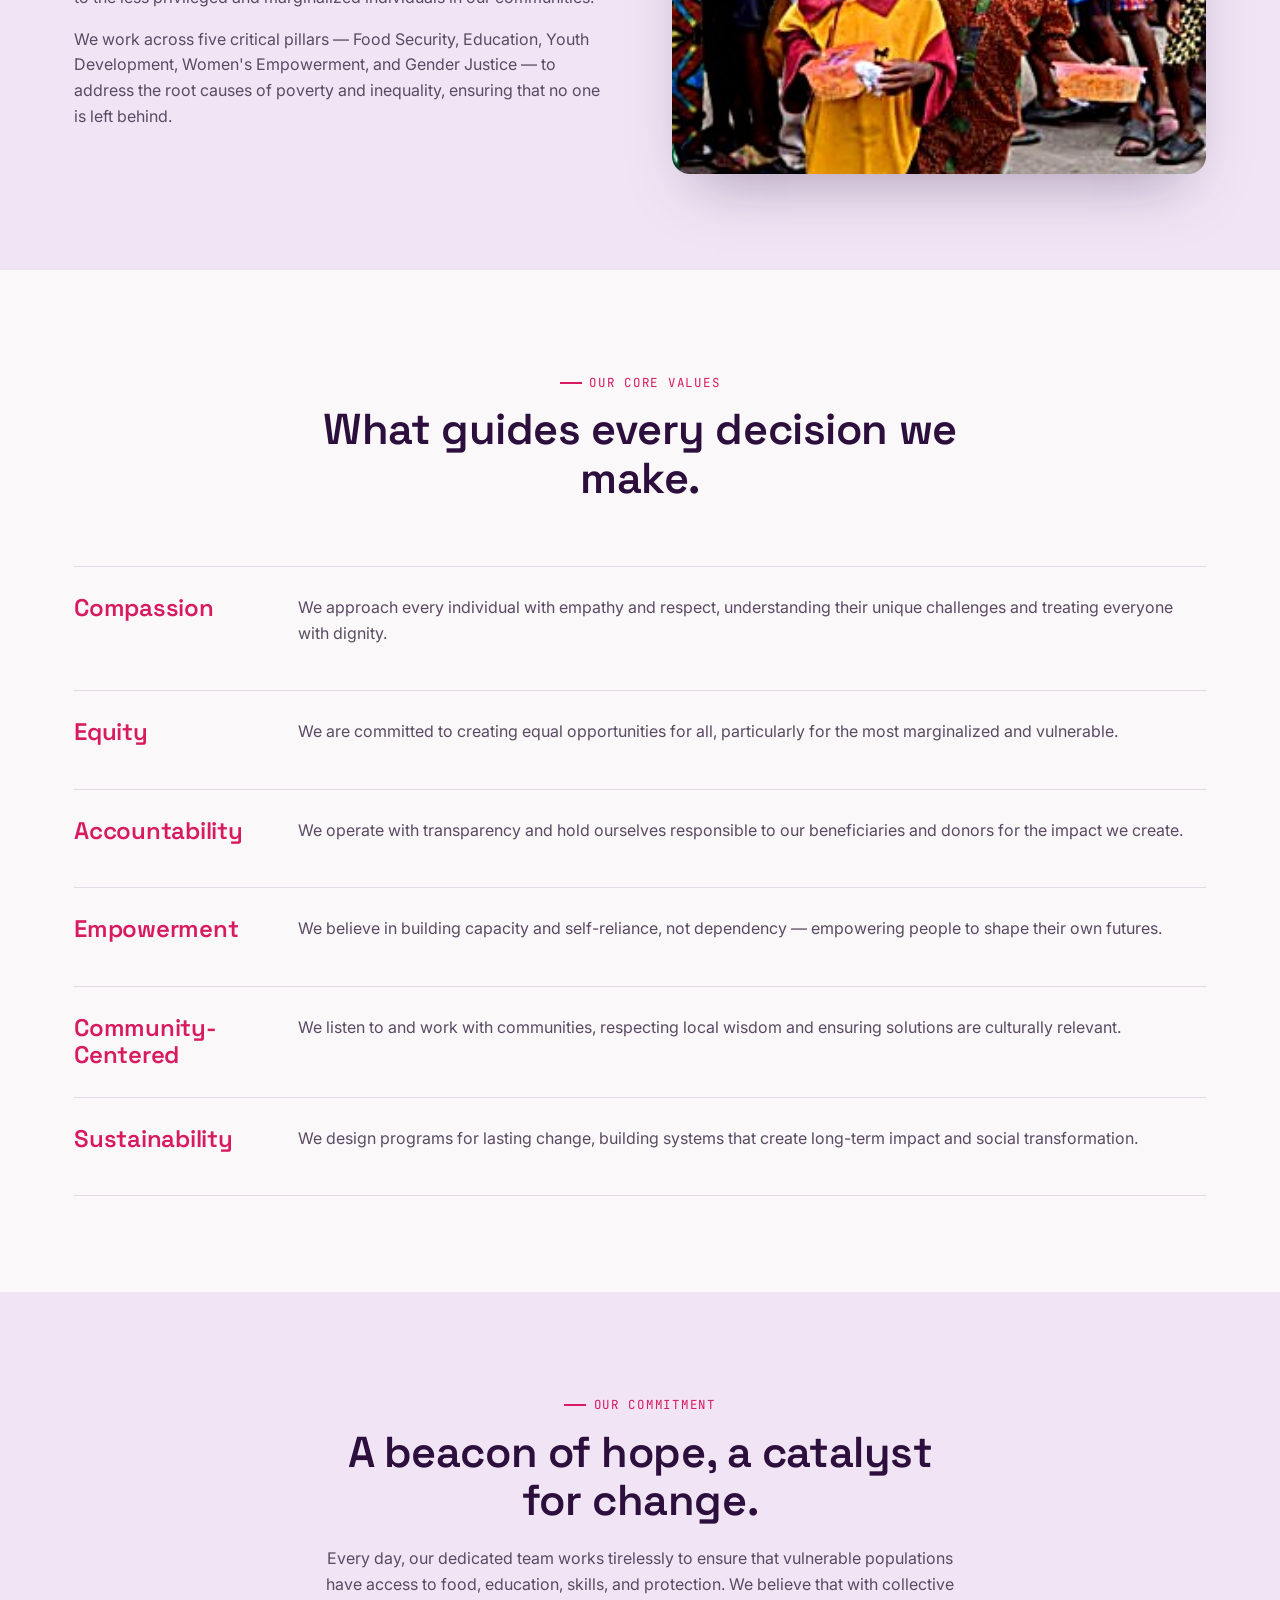
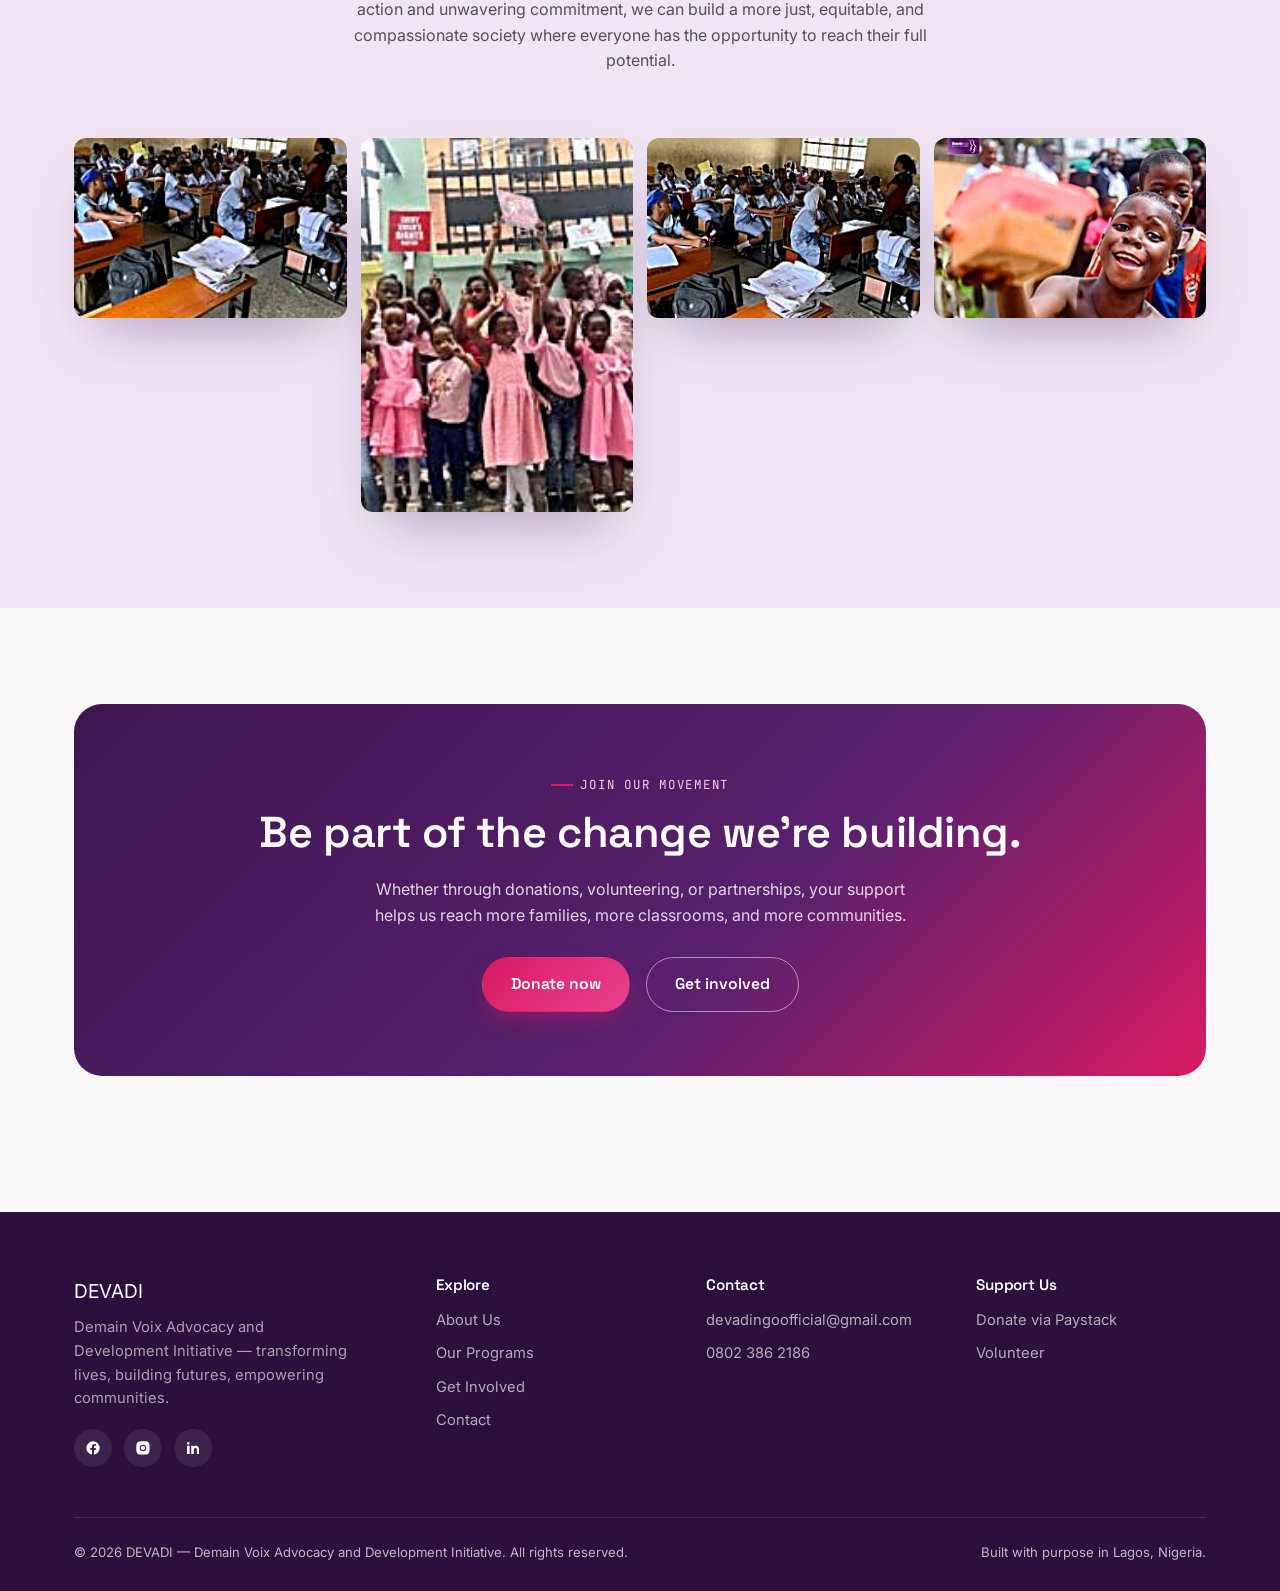
==== commit adc85bc0: "Update about.html" ====
--- a/about.html
+++ b/about.html
@@ -23,7 +23,7 @@
       <span class="tb-item">✉ <span class="tb-label">devadingoofficial@gmail.com</span></span>
       <span class="tb-item">☎ <span class="tb-label">0802 386 2186</span></span>
       <span class="tb-social">
-        <a href="https://facebook.com" target="_blank" rel="noopener" aria-label="Facebook">f</a>
+        <a href="https://www.facebook.com/share/1LoDChoWBZ/?mibextid=wwXIfr" target="_blank" rel="noopener" aria-label="Facebook">f</a>
         <a href="https://instagram.com" target="_blank" rel="noopener" aria-label="Instagram">ig</a>
         <a href="https://linkedin.com" target="_blank" rel="noopener" aria-label="LinkedIn">in</a>
       </span>
--- a/css/style.css
+++ b/css/style.css
@@ -155,27 +155,11 @@
 .site-header .container { display: flex; align-items: center; justify-content: space-between; }
 
 .brand { display: flex; align-items: center; gap: 12px; }
-.brand-mark {
-  width: 42px; height: 42px;
-  border-radius: 12px;
-  position: relative;
-  background: linear-gradient(135deg, var(--purple-700), var(--pink-600));
-  flex-shrink: 0;
-}
-.brand-mark svg { position: absolute; inset: 0; width: 100%; height: 100%; }
-.brand-word {
-  font-family: var(--font-display);
-  font-weight: 700;
-  font-size: 1.15rem;
-  color: var(--purple-900);
-  letter-spacing: -0.01em;
-}
-.brand-sub {
-  font-family: var(--font-mono);
-  font-size: 0.62rem;
-  letter-spacing: 0.08em;
-  text-transform: uppercase;
-  color: var(--ink-soft);
+.brand-logo-img {
+  height: 48px; width: auto;
+  border-radius: 10px;
+  display: block;
+  box-shadow: 0 4px 14px -6px rgba(44,15,61,0.35);
 }
 
 .nav-links { display: flex; align-items: center; gap: 32px; }
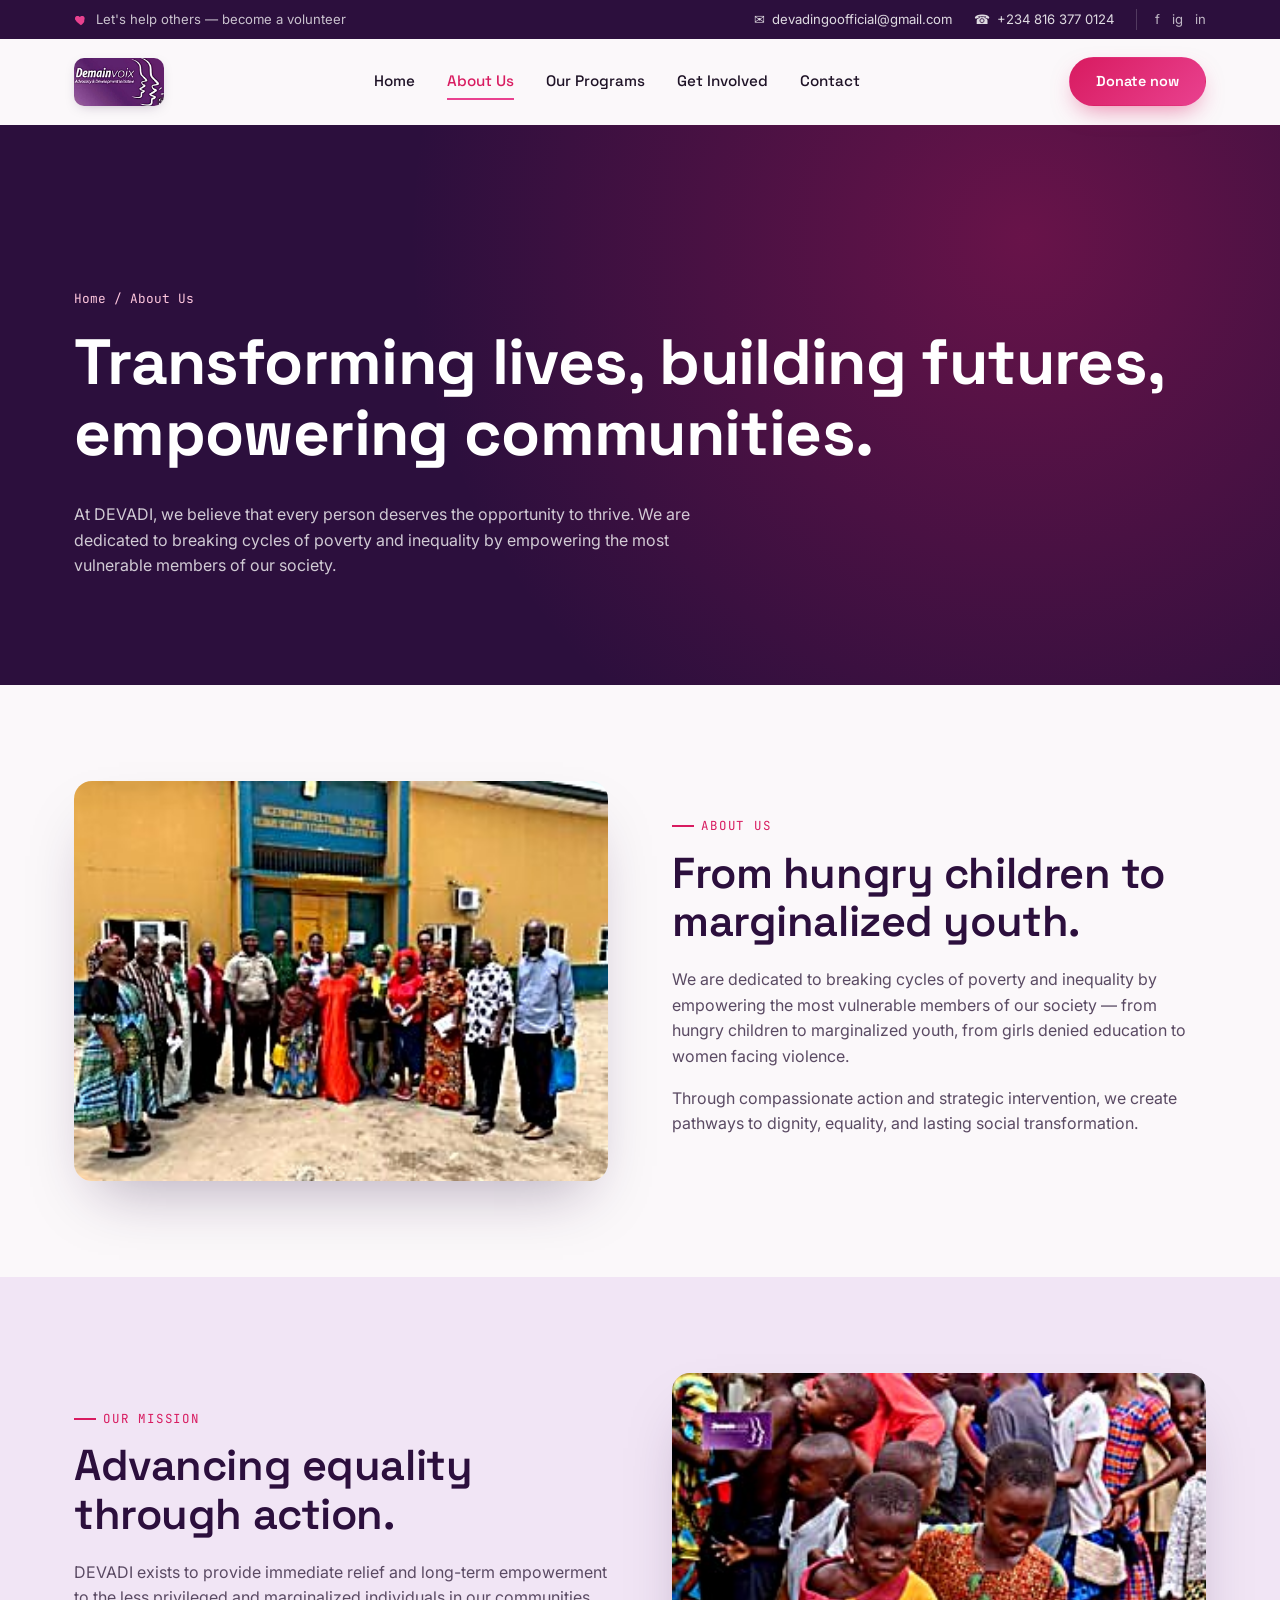
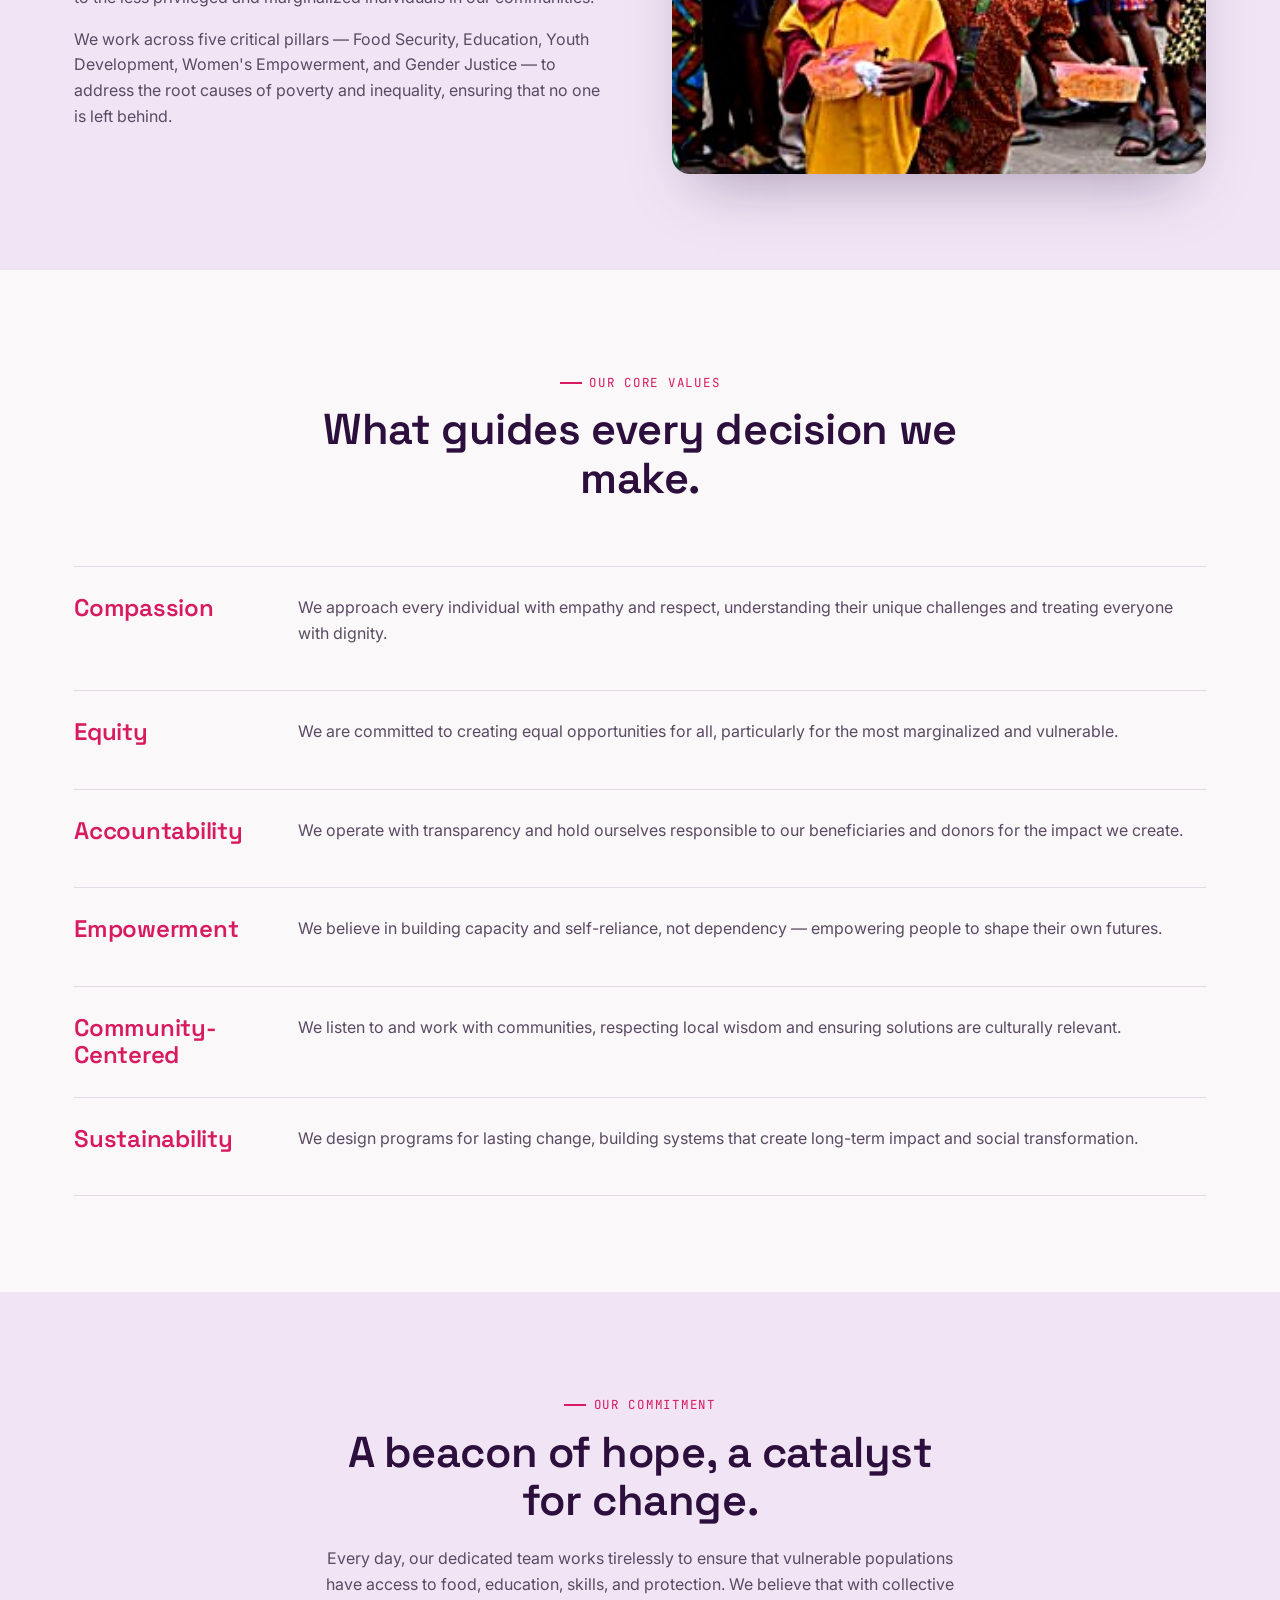
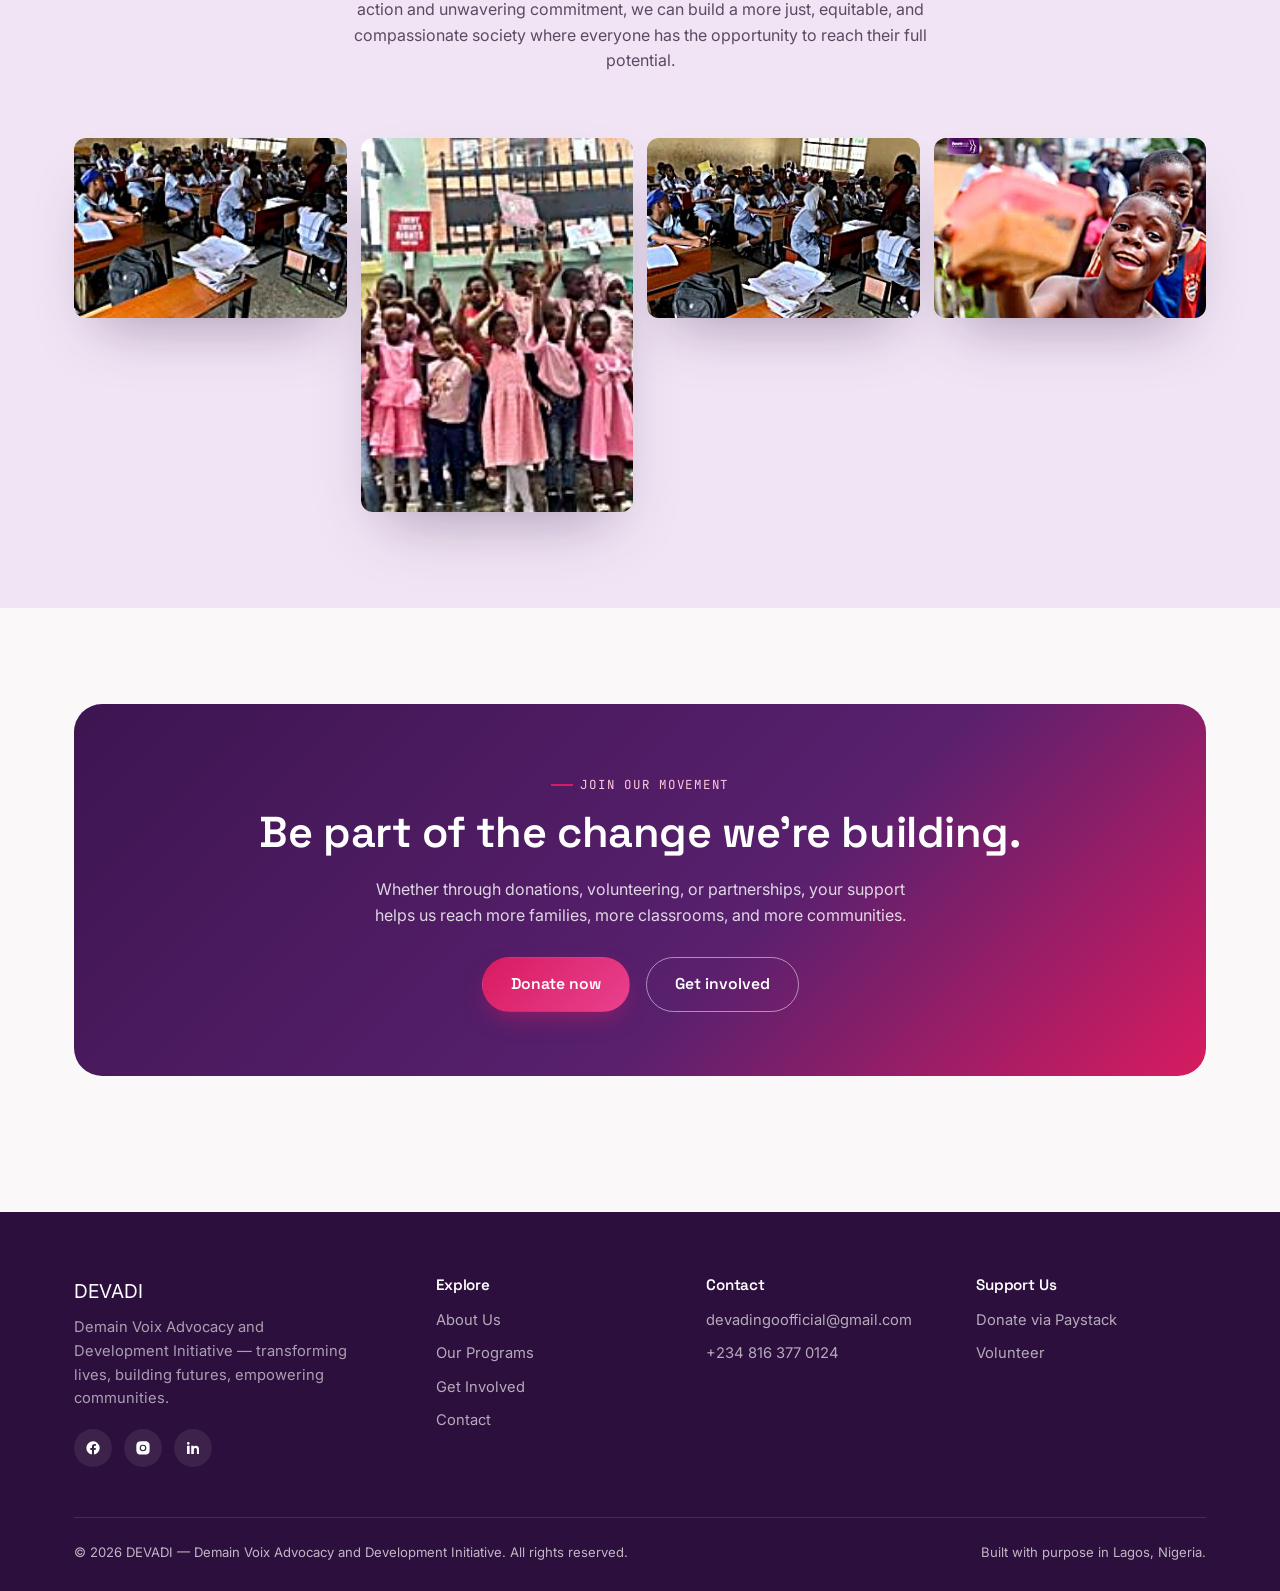
==== commit c7efedb0: "Update about.html" ====
--- a/about.html
+++ b/about.html
@@ -21,11 +21,11 @@
     </div>
     <div class="topbar-right">
       <span class="tb-item">✉ <span class="tb-label">devadingoofficial@gmail.com</span></span>
-      <span class="tb-item">☎ <span class="tb-label">0802 386 2186</span></span>
+      <span class="tb-item">☎ <span class="tb-label">+234 816 377 0124</span></span>
       <span class="tb-social">
         <a href="https://www.facebook.com/share/1LoDChoWBZ/?mibextid=wwXIfr" target="_blank" rel="noopener" aria-label="Facebook">f</a>
-        <a href="https://instagram.com" target="_blank" rel="noopener" aria-label="Instagram">ig</a>
-        <a href="https://linkedin.com" target="_blank" rel="noopener" aria-label="LinkedIn">in</a>
+        <a href="https://www.instagram.com/demain_voix?igsh=ZjV3MWg3dnJydm5w" target="_blank" rel="noopener" aria-label="Instagram">ig</a>
+        <a href="https://www.linkedin.com/company/demain-voix-advocacy-and-development-initiative/" target="_blank" rel="noopener" aria-label="LinkedIn">in</a>
       </span>
     </div>
   </div>
@@ -158,9 +158,9 @@
         <span class="brand-word" style="color:white; font-size:1.2rem;">DEVADI</span>
         <p style="color:rgba(255,255,255,0.6); margin-top:10px; max-width:280px; font-size:0.92rem;">Demain Voix Advocacy and Development Initiative — transforming lives, building futures, empowering communities.</p>
         <div class="social-row" style="margin-top:18px;">
-          <a href="https://facebook.com" aria-label="Facebook" target="_blank" rel="noopener"><svg width="16" height="16" fill="currentColor" viewBox="0 0 24 24" style="color:white;"><path d="M22 12a10 10 0 1 0-11.6 9.9v-7H7.9V12h2.5V9.8c0-2.5 1.5-3.9 3.8-3.9 1.1 0 2.2.2 2.2.2v2.5h-1.3c-1.2 0-1.6.8-1.6 1.6V12h2.8l-.4 2.9h-2.4v7A10 10 0 0 0 22 12z"/></svg></a>
-          <a href="https://instagram.com" aria-label="Instagram" target="_blank" rel="noopener"><svg width="16" height="16" fill="currentColor" viewBox="0 0 24 24" style="color:white;"><path d="M12 2c2.7 0 3.06.01 4.12.06 1.05.05 1.77.22 2.4.46.65.25 1.2.6 1.75 1.14.5.5.86 1.1 1.13 1.75.24.63.4 1.35.46 2.4.05 1.06.06 1.4.06 4.12s-.01 3.06-.06 4.12c-.05 1.05-.22 1.77-.46 2.4a4.9 4.9 0 0 1-1.13 1.75 4.9 4.9 0 0 1-1.75 1.13c-.63.24-1.35.4-2.4.46-1.06.05-1.4.06-4.12.06s-3.06-.01-4.12-.06c-1.05-.05-1.77-.22-2.4-.46a4.9 4.9 0 0 1-1.75-1.13 4.9 4.9 0 0 1-1.13-1.75c-.24-.63-.4-1.35-.46-2.4C2 15.06 2 14.7 2 12s.01-3.06.06-4.12c.05-1.05.22-1.77.46-2.4.25-.65.6-1.2 1.14-1.75A4.9 4.9 0 0 1 5.4 2.6c.63-.24 1.35-.4 2.4-.46C8.86 2 9.2 2 12 2zm0 5a5 5 0 1 0 0 10 5 5 0 0 0 0-10zm0 8.2a3.2 3.2 0 1 1 0-6.4 3.2 3.2 0 0 1 0 6.4zm5.2-8.4a1.17 1.17 0 1 1-2.34 0 1.17 1.17 0 0 1 2.34 0z"/></svg></a>
-          <a href="https://linkedin.com" aria-label="LinkedIn" target="_blank" rel="noopener"><svg width="16" height="16" fill="currentColor" viewBox="0 0 24 24" style="color:white;"><path d="M6.94 5a2 2 0 1 1-4-.02 2 2 0 0 1 4 .02zM7 8.48H3V21h4V8.48zm6.32 0H9.34V21h3.94v-6.4c0-3.56 4.6-3.85 4.6 0V21H21v-7.32c0-6.14-6.87-5.92-7.68-2.9V8.48z"/></svg></a>
+          <a href="https://www.facebook.com/share/1LoDChoWBZ/?mibextid=wwXIfr" aria-label="Facebook" target="_blank" rel="noopener"><svg width="16" height="16" fill="currentColor" viewBox="0 0 24 24" style="color:white;"><path d="M22 12a10 10 0 1 0-11.6 9.9v-7H7.9V12h2.5V9.8c0-2.5 1.5-3.9 3.8-3.9 1.1 0 2.2.2 2.2.2v2.5h-1.3c-1.2 0-1.6.8-1.6 1.6V12h2.8l-.4 2.9h-2.4v7A10 10 0 0 0 22 12z"/></svg></a>
+          <a href="https://www.instagram.com/demain_voix?igsh=ZjV3MWg3dnJydm5w" aria-label="Instagram" target="_blank" rel="noopener"><svg width="16" height="16" fill="currentColor" viewBox="0 0 24 24" style="color:white;"><path d="M12 2c2.7 0 3.06.01 4.12.06 1.05.05 1.77.22 2.4.46.65.25 1.2.6 1.75 1.14.5.5.86 1.1 1.13 1.75.24.63.4 1.35.46 2.4.05 1.06.06 1.4.06 4.12s-.01 3.06-.06 4.12c-.05 1.05-.22 1.77-.46 2.4a4.9 4.9 0 0 1-1.13 1.75 4.9 4.9 0 0 1-1.75 1.13c-.63.24-1.35.4-2.4.46-1.06.05-1.4.06-4.12.06s-3.06-.01-4.12-.06c-1.05-.05-1.77-.22-2.4-.46a4.9 4.9 0 0 1-1.75-1.13 4.9 4.9 0 0 1-1.13-1.75c-.24-.63-.4-1.35-.46-2.4C2 15.06 2 14.7 2 12s.01-3.06.06-4.12c.05-1.05.22-1.77.46-2.4.25-.65.6-1.2 1.14-1.75A4.9 4.9 0 0 1 5.4 2.6c.63-.24 1.35-.4 2.4-.46C8.86 2 9.2 2 12 2zm0 5a5 5 0 1 0 0 10 5 5 0 0 0 0-10zm0 8.2a3.2 3.2 0 1 1 0-6.4 3.2 3.2 0 0 1 0 6.4zm5.2-8.4a1.17 1.17 0 1 1-2.34 0 1.17 1.17 0 0 1 2.34 0z"/></svg></a>
+          <a href="https://www.linkedin.com/company/demain-voix-advocacy-and-development-initiative/" aria-label="LinkedIn" target="_blank" rel="noopener"><svg width="16" height="16" fill="currentColor" viewBox="0 0 24 24" style="color:white;"><path d="M6.94 5a2 2 0 1 1-4-.02 2 2 0 0 1 4 .02zM7 8.48H3V21h4V8.48zm6.32 0H9.34V21h3.94v-6.4c0-3.56 4.6-3.85 4.6 0V21H21v-7.32c0-6.14-6.87-5.92-7.68-2.9V8.48z"/></svg></a>
         </div>
       </div>
       <div>
@@ -173,7 +173,7 @@
       <div>
         <h4>Contact</h4>
         <a href="mailto:devadingoofficial@gmail.com">devadingoofficial@gmail.com</a>
-        <a href="tel:+2348023862186">0802 386 2186</a>
+        <a href="tel:+2348163770124">+234 816 377 0124</a>
       </div>
       <div>
         <h4>Support Us</h4>
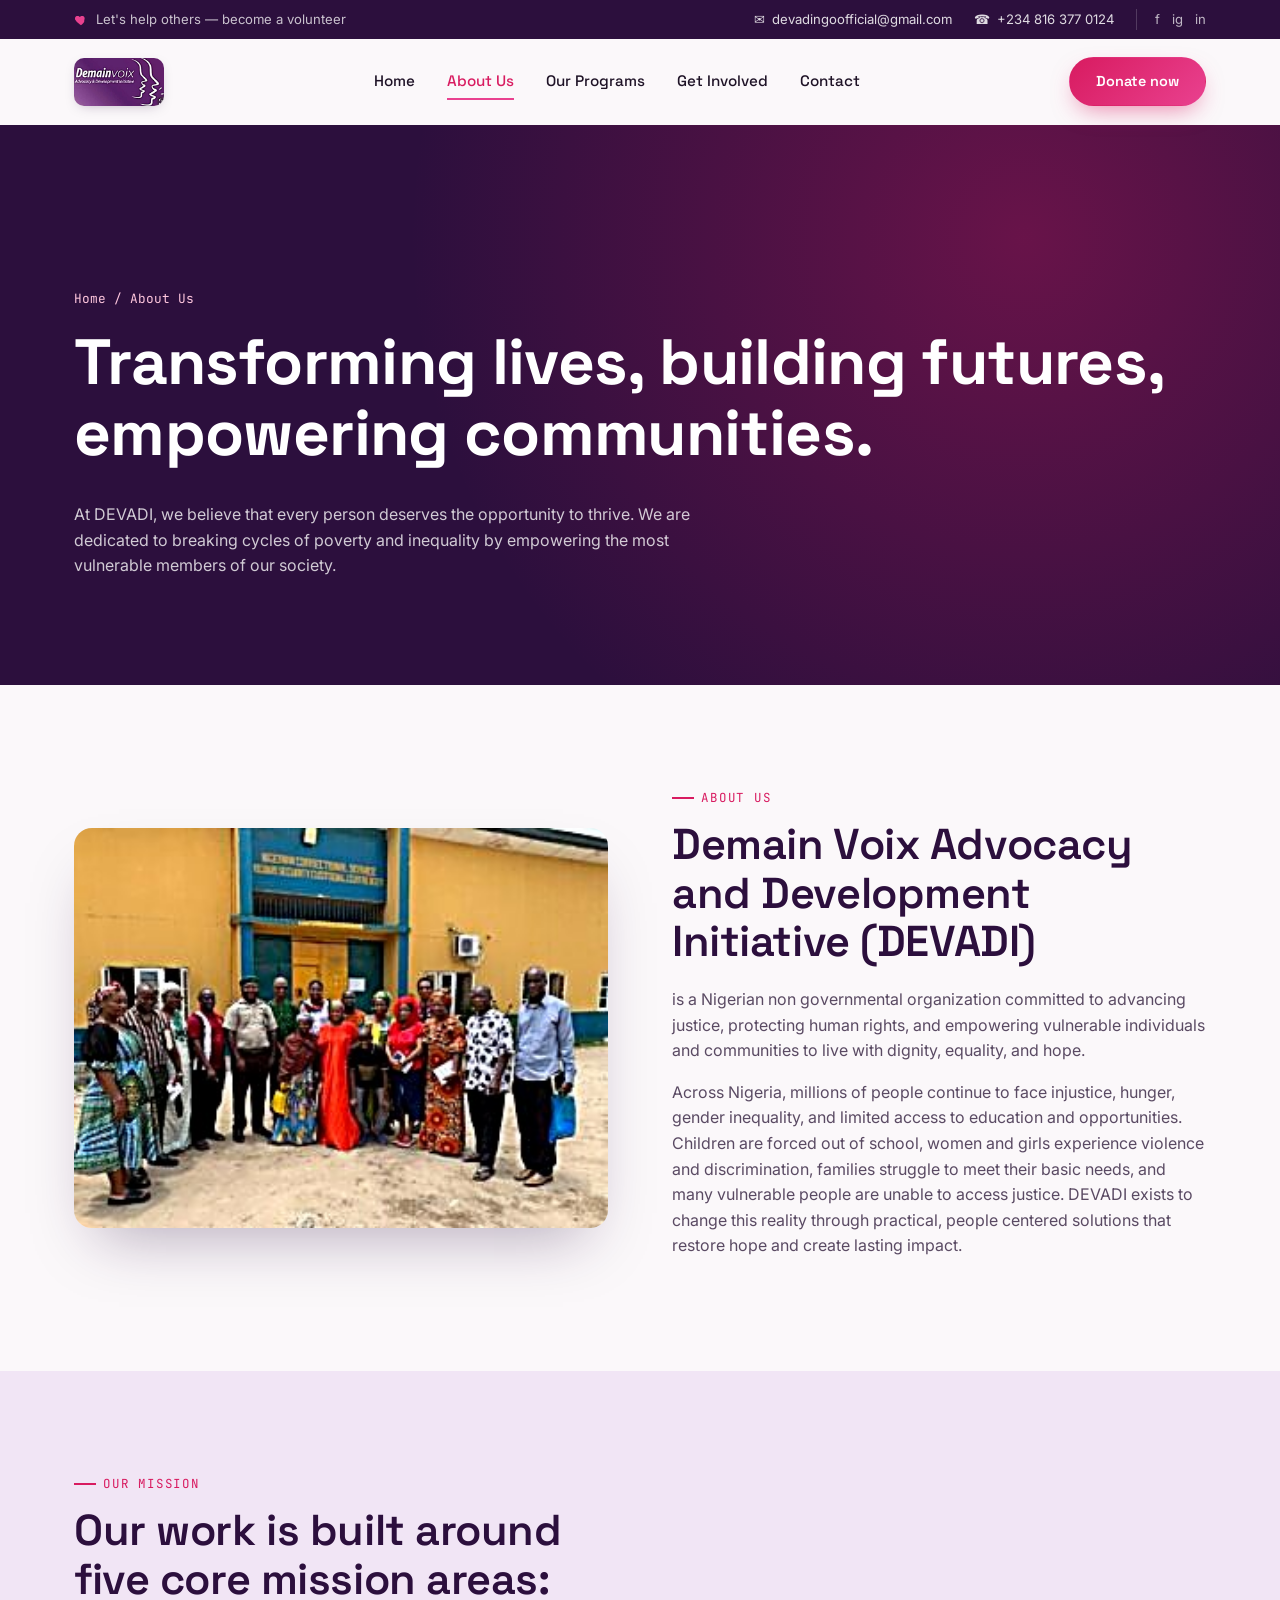
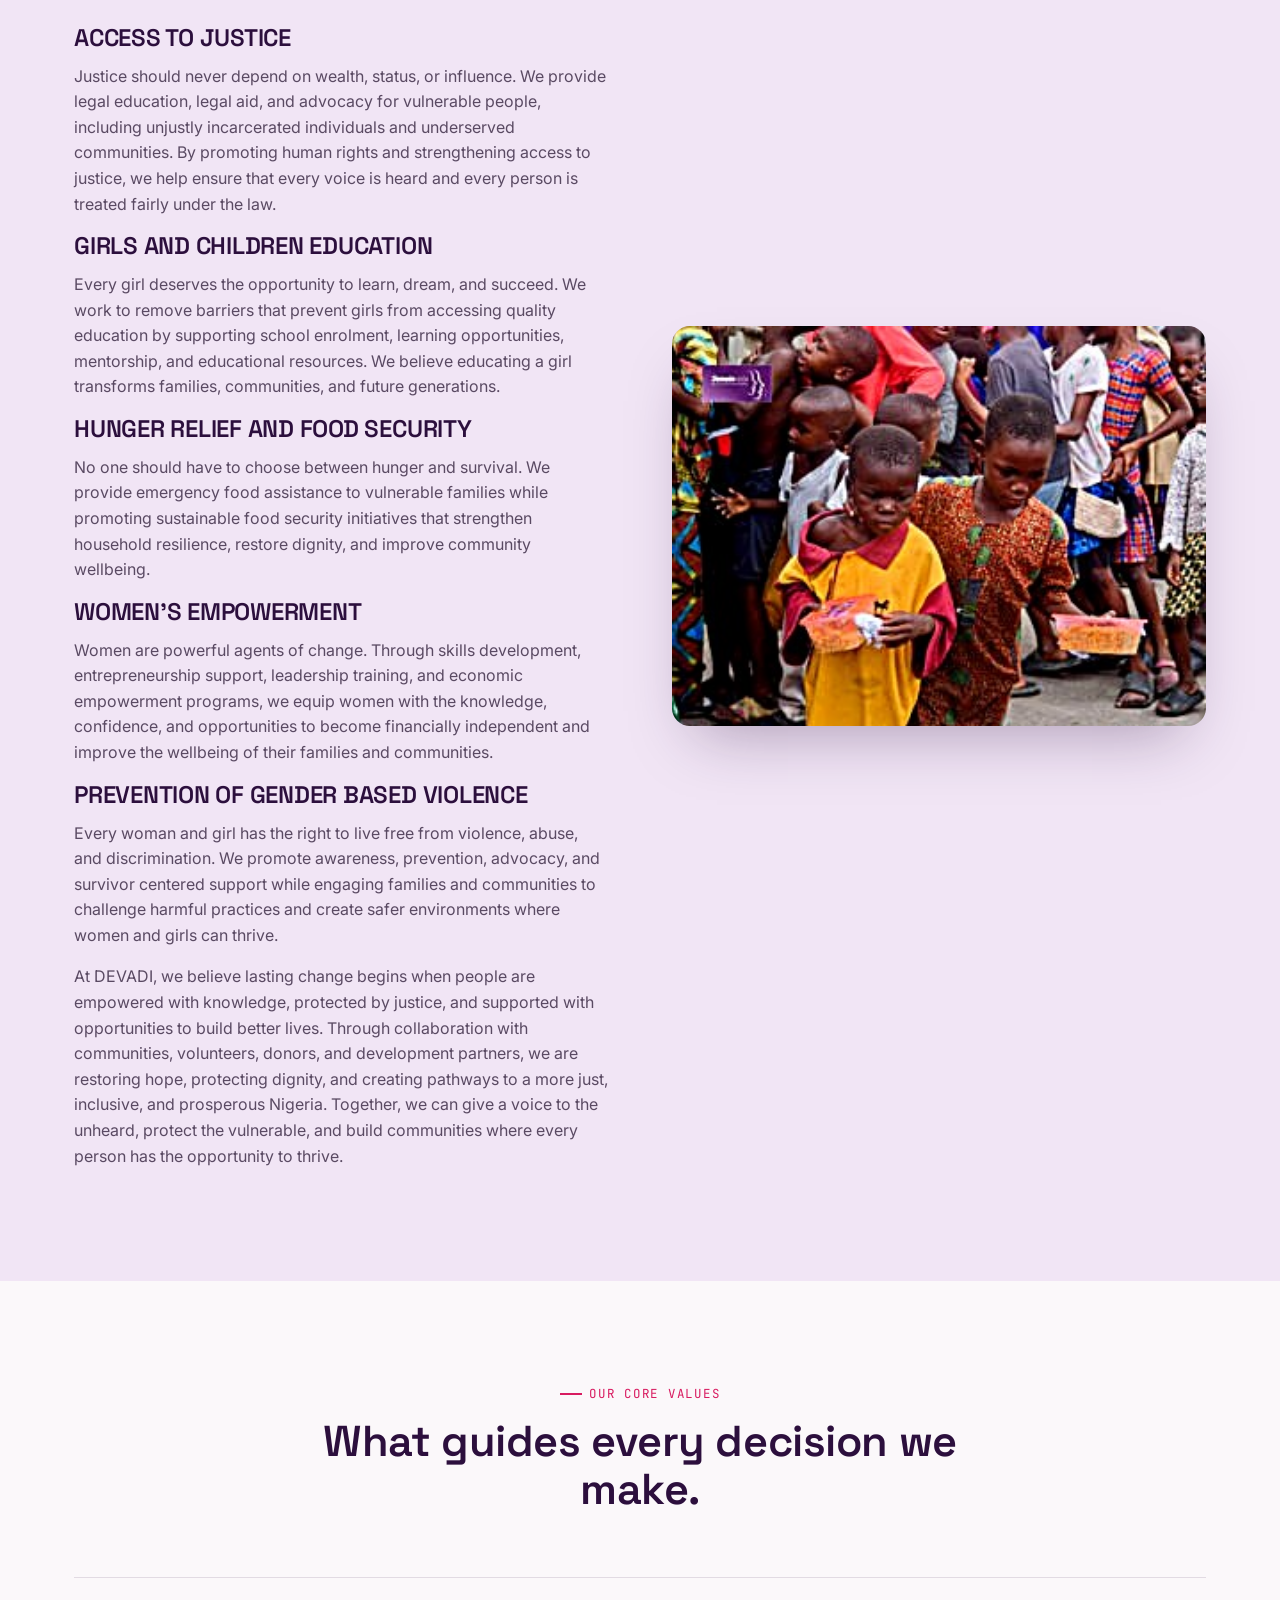
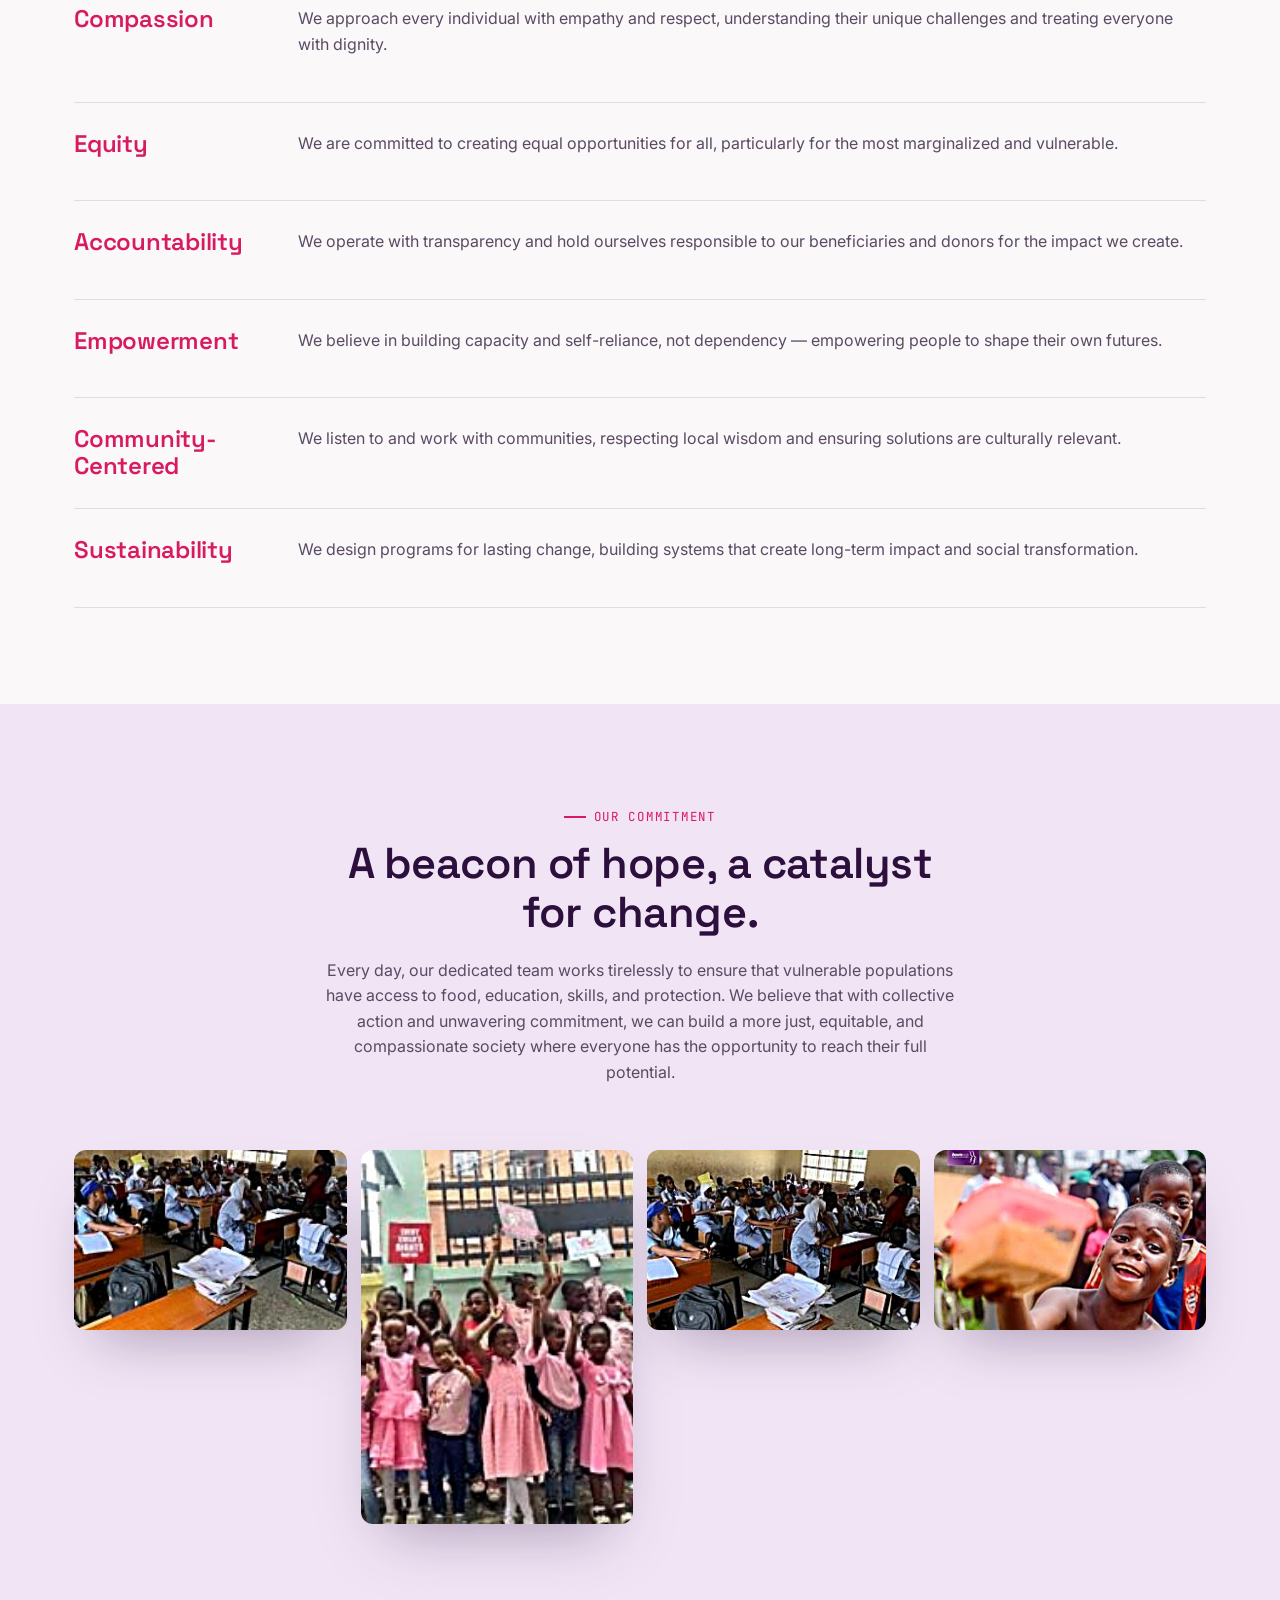
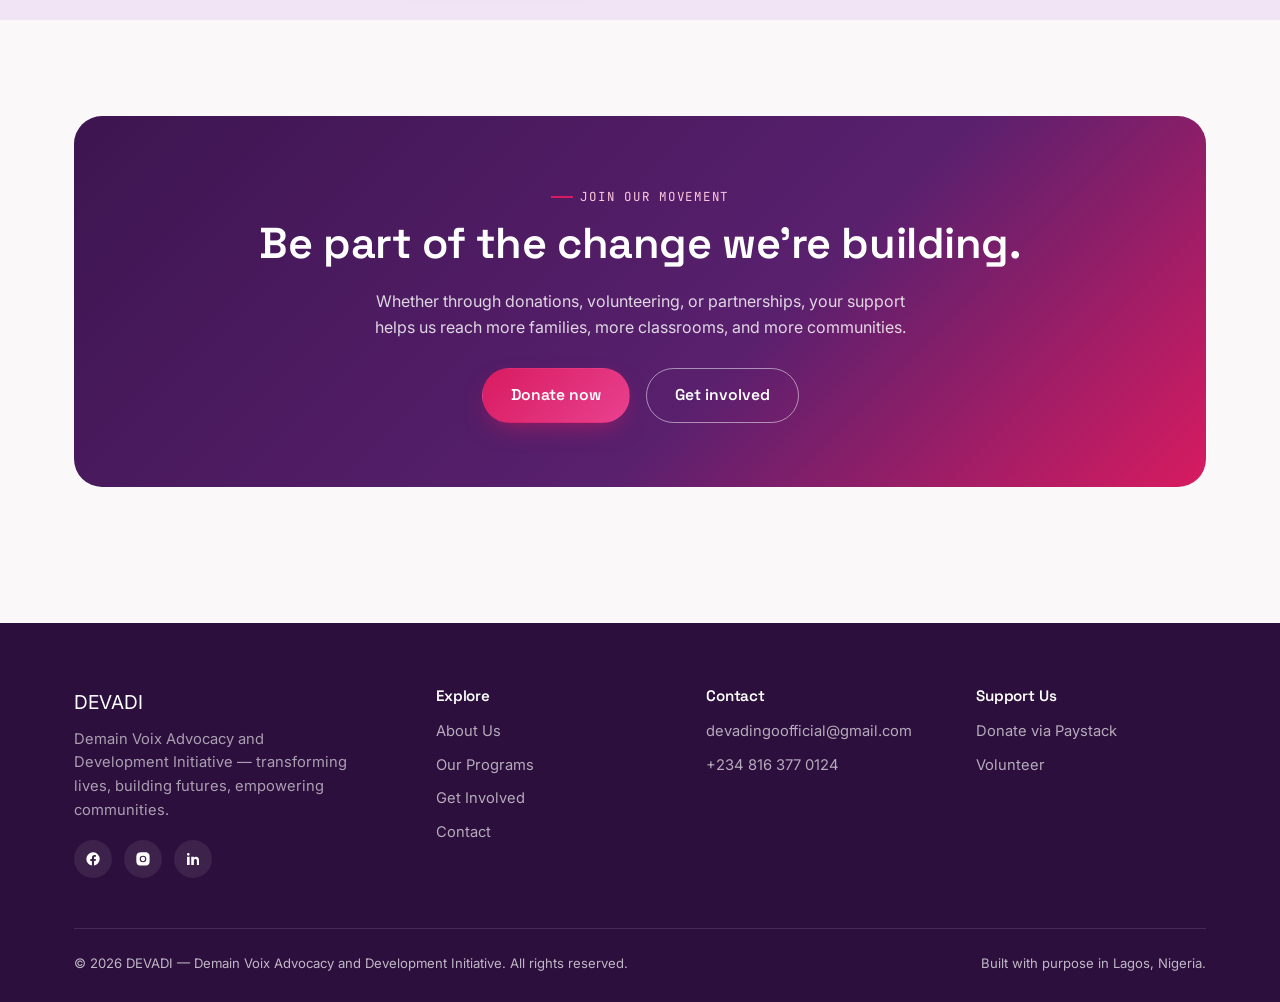
==== commit 84b786dc: "Update about.html" ====
--- a/about.html
+++ b/about.html
@@ -65,9 +65,9 @@
     </div>
     <div>
       <span class="eyebrow">About Us</span>
-      <h2>From hungry children to marginalized youth.</h2>
-      <p>We are dedicated to breaking cycles of poverty and inequality by empowering the most vulnerable members of our society — from hungry children to marginalized youth, from girls denied education to women facing violence.</p>
-      <p>Through compassionate action and strategic intervention, we create pathways to dignity, equality, and lasting social transformation.</p>
+      <h2>Demain Voix Advocacy and Development Initiative (DEVADI)</h2>
+      <p>is a Nigerian non governmental organization committed to advancing justice, protecting human rights, and empowering vulnerable individuals and communities to live with dignity, equality, and hope.</p>
+      <p>Across Nigeria, millions of people continue to face injustice, hunger, gender inequality, and limited access to education and opportunities. Children are forced out of school, women and girls experience violence and discrimination, families struggle to meet their basic needs, and many vulnerable people are unable to access justice. DEVADI exists to change this reality through practical, people centered solutions that restore hope and create lasting impact.</p>
     </div>
   </div>
 </section>
@@ -76,9 +76,22 @@
   <div class="container two-col reveal">
     <div>
       <span class="eyebrow">Our Mission</span>
-      <h2>Advancing equality through action.</h2>
-      <p>DEVADI exists to provide immediate relief and long-term empowerment to the less privileged and marginalized individuals in our communities.</p>
-      <p>We work across five critical pillars — Food Security, Education, Youth Development, Women's Empowerment, and Gender Justice — to address the root causes of poverty and inequality, ensuring that no one is left behind.</p>
+      <h2>Our work is built around five core mission areas:</h2>
+      <h3>ACCESS TO JUSTICE </h3>
+     
+      <p>Justice should never depend on wealth, status, or influence. We provide legal education, legal aid, and advocacy for vulnerable people, including unjustly incarcerated individuals and underserved communities. By promoting human rights and strengthening access to justice, we help ensure that every voice is heard and every person is treated fairly under the law.</p>
+      <h3>GIRLS AND CHILDREN EDUCATION </h3>
+      <p>Every girl deserves the opportunity to learn, dream, and succeed. We work to remove barriers that prevent girls from accessing quality education by supporting school enrolment, learning opportunities, mentorship, and educational resources. We believe educating a girl transforms families, communities, and future generations.</p>
+      <h3>HUNGER RELIEF AND FOOD SECURITY</h3>
+      <p>No one should have to choose between hunger and survival. We provide emergency food assistance to vulnerable families while promoting sustainable food security initiatives that strengthen household resilience, restore dignity, and improve community wellbeing.
+</p>
+      <h3>WOMEN’S EMPOWERMENT </h3>
+      <p>Women are powerful agents of change. Through skills development, entrepreneurship support, leadership training, and economic empowerment programs, we equip women with the knowledge, confidence, and opportunities to become financially independent and improve the wellbeing of their families and communities.</p>
+      <h3>PREVENTION OF GENDER BASED VIOLENCE</h3>
+      <p>Every woman and girl has the right to live free from violence, abuse, and discrimination. We promote awareness, prevention, advocacy, and survivor centered support while engaging families and communities to challenge harmful practices and create safer environments where women and girls can thrive.</p>
+      <p>At DEVADI, we believe lasting change begins when people are empowered with knowledge, protected by justice, and supported with opportunities to build better lives. Through collaboration with communities, volunteers, donors, and development partners, we are restoring hope, protecting dignity, and creating pathways to a more just, inclusive, and prosperous Nigeria.
+
+Together, we can give a voice to the unheard, protect the vulnerable, and build communities where every person has the opportunity to thrive.</p>
     </div>
     <div class="img-frame">
       <img src="images/PHOTO-2026-07-27-08-35-06.jpg" alt="DEVADI team and volunteers at an outreach event">
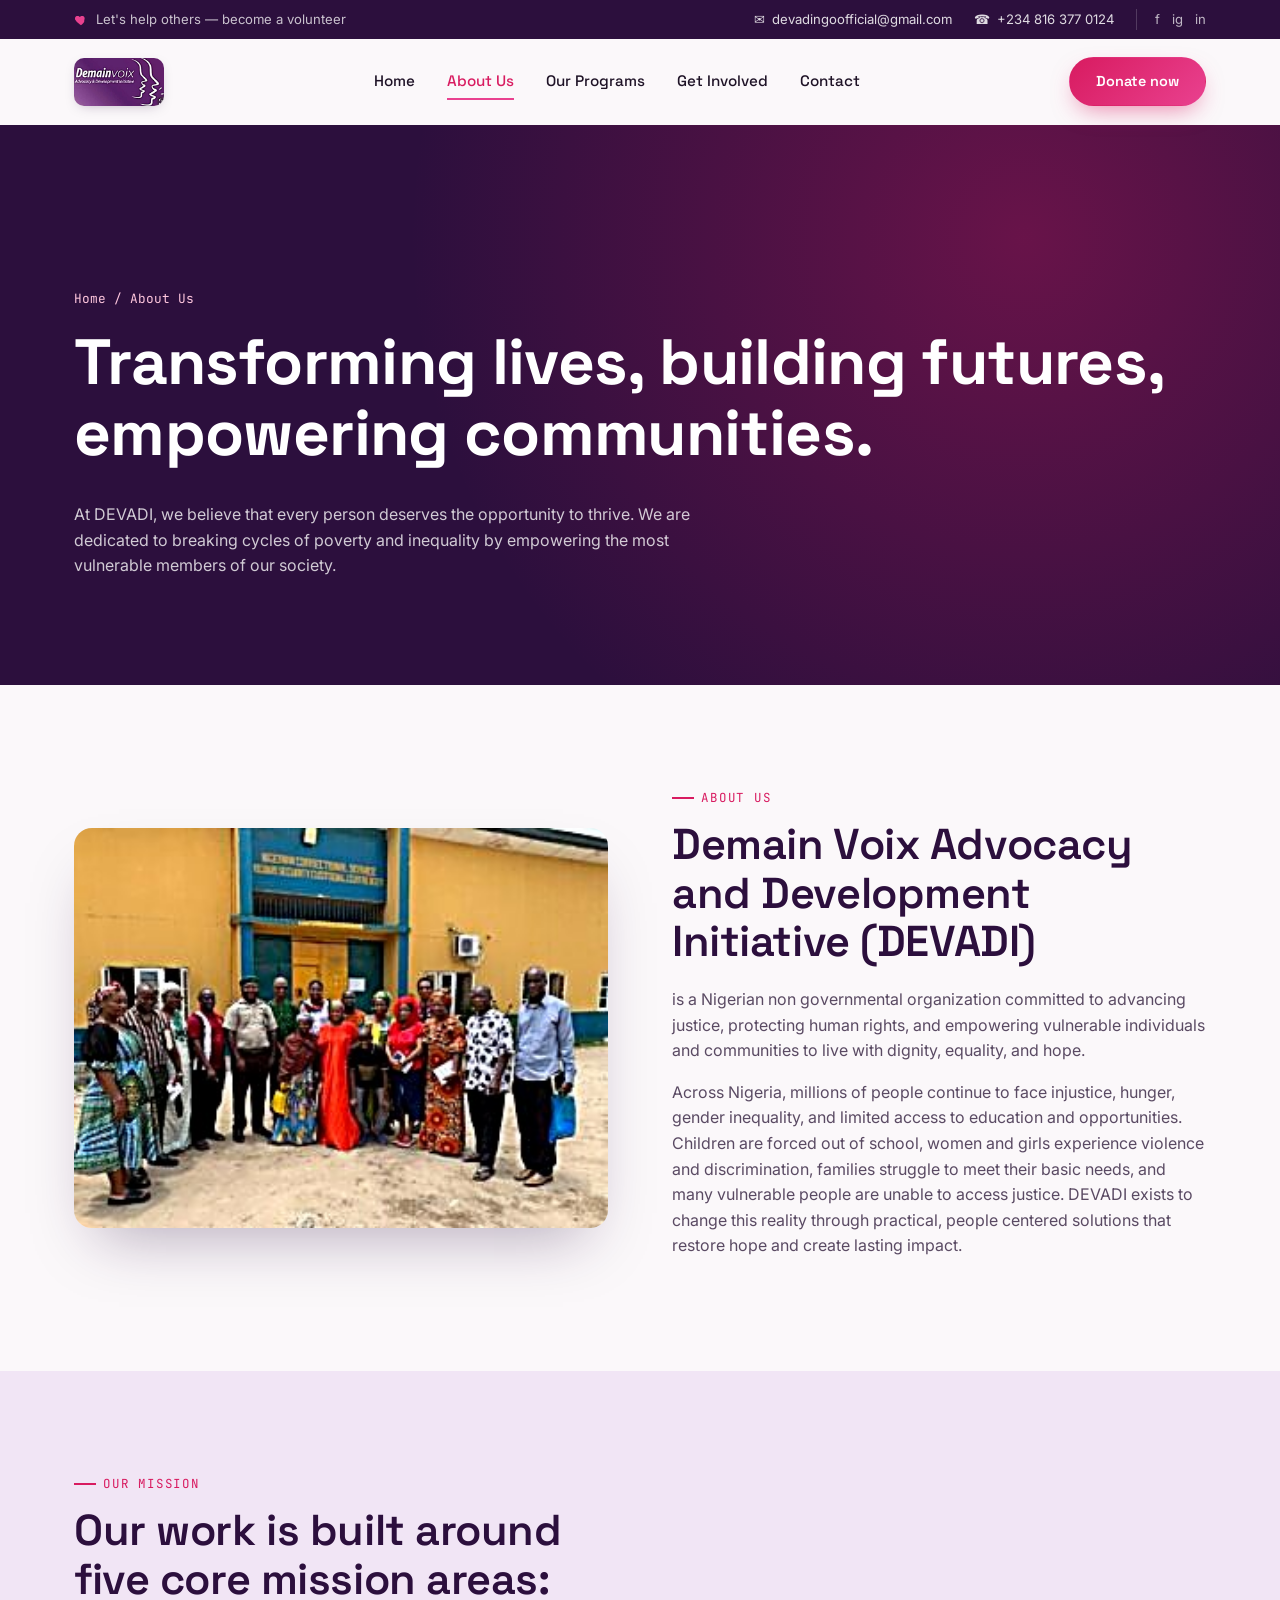
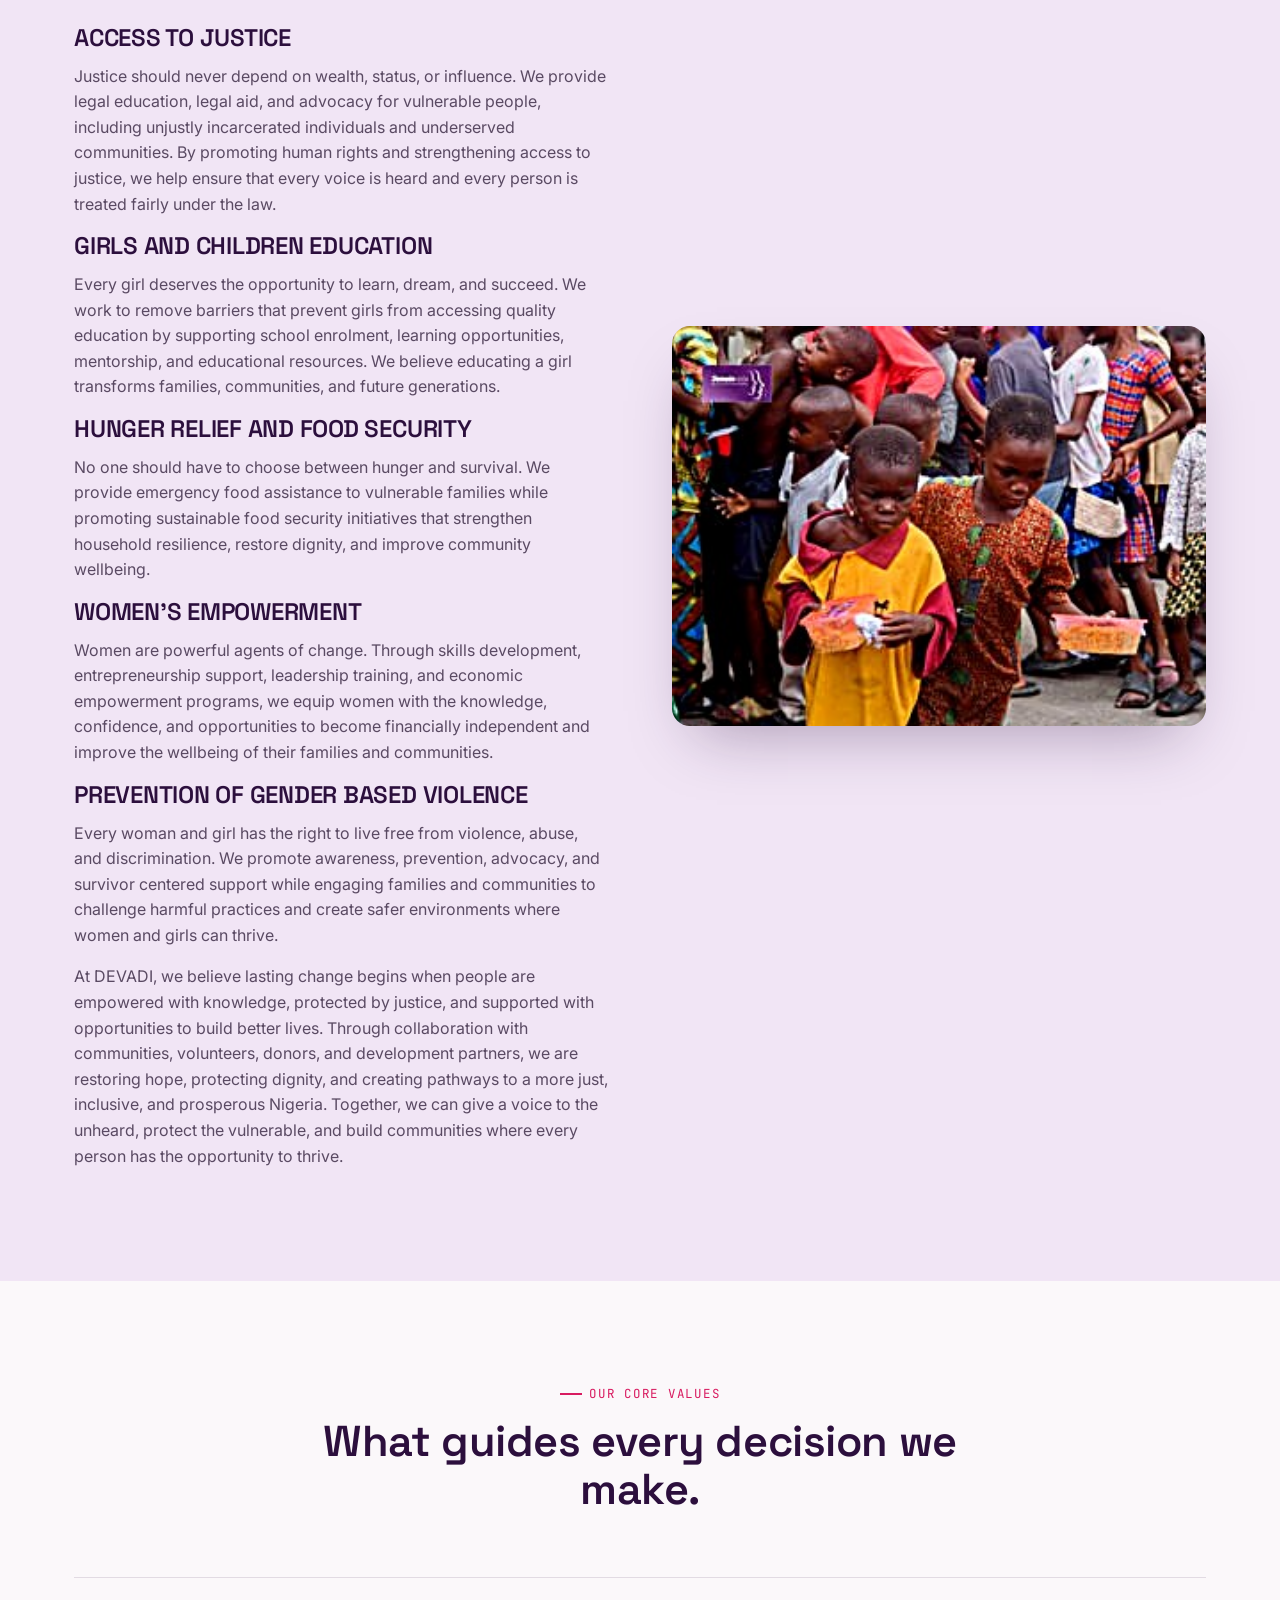
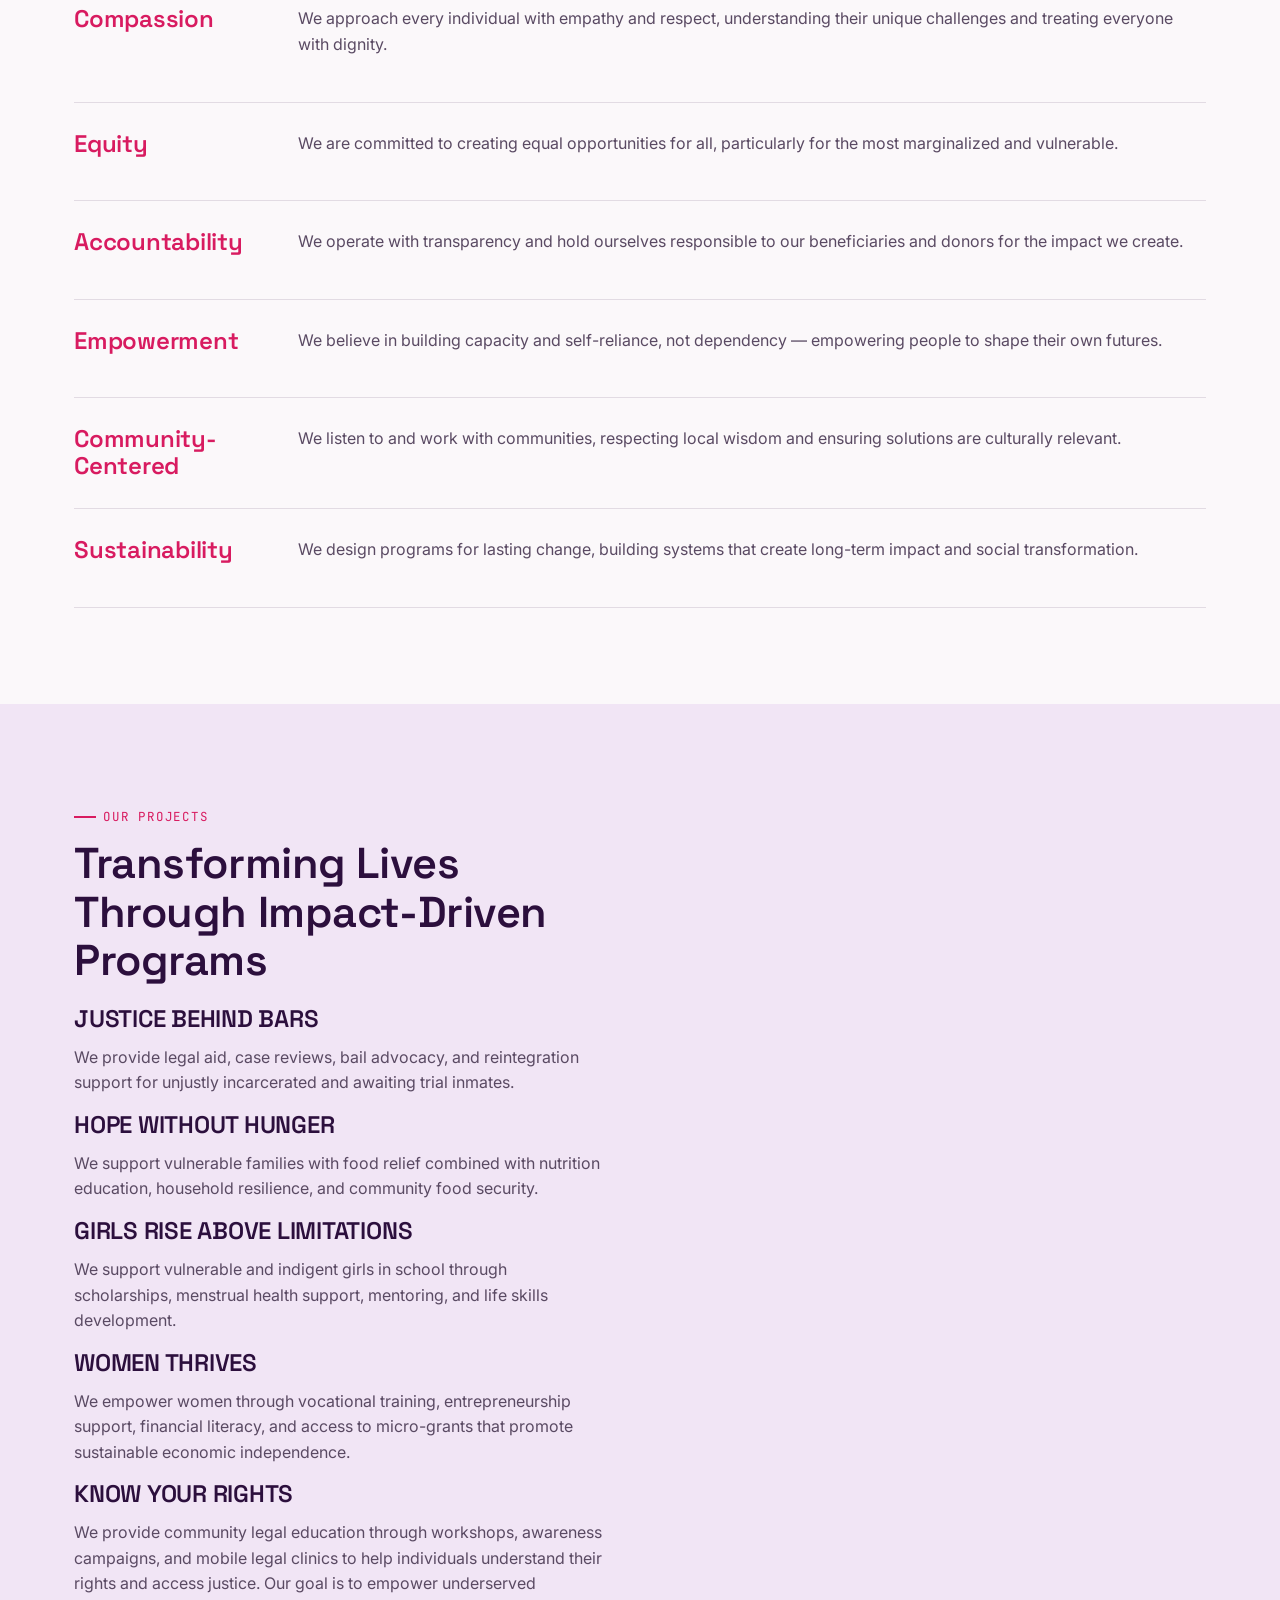
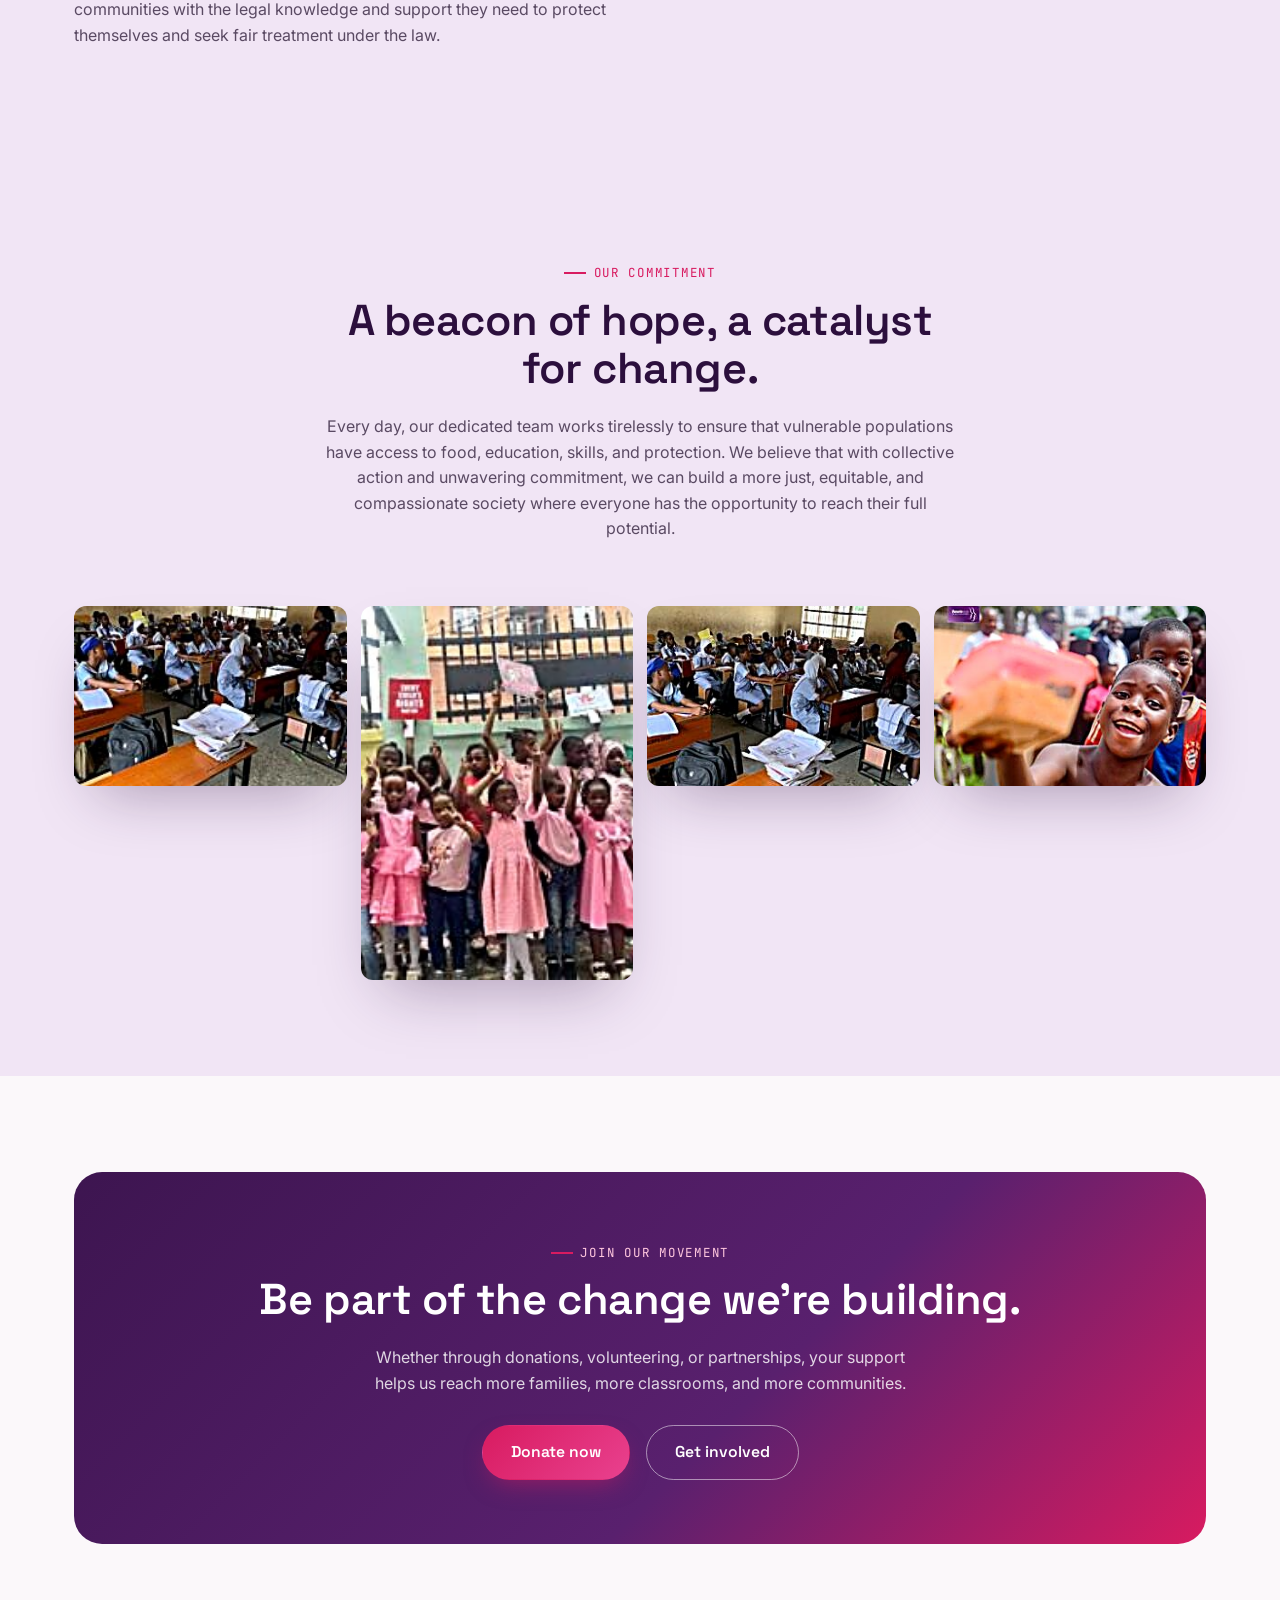
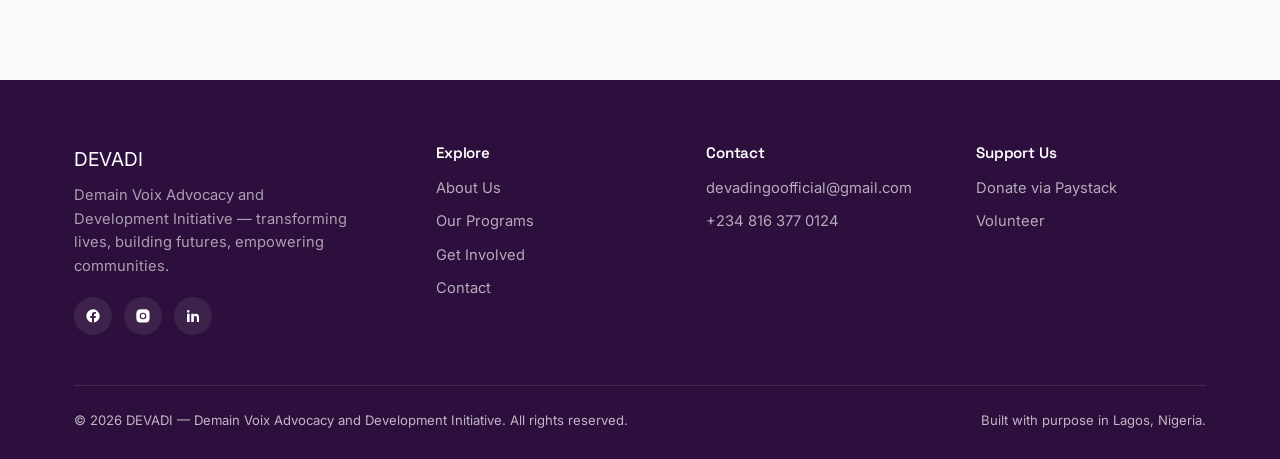
==== commit 8dabb3cf: "Update about.html" ====
--- a/about.html
+++ b/about.html
@@ -134,6 +134,54 @@
   </div>
 </section>
 
+  <!-- Our Projects Section -->
+<section class="section-alt">
+  <div class="container two-col reveal">
+
+    <div>
+      <span class="eyebrow">Our Projects</span>
+      <h2>Transforming Lives Through Impact-Driven Programs</h2>
+
+      <h3>JUSTICE BEHIND BARS</h3>
+      <p>
+        We provide legal aid, case reviews, bail advocacy, and reintegration
+        support for unjustly incarcerated and awaiting trial inmates.
+      </p>
+
+      <h3>HOPE WITHOUT HUNGER</h3>
+      <p>
+        We support vulnerable families with food relief combined with nutrition
+        education, household resilience, and community food security.
+      </p>
+
+      <h3>GIRLS RISE ABOVE LIMITATIONS</h3>
+      <p>
+        We support vulnerable and indigent girls in school through
+        scholarships, menstrual health support, mentoring, and life skills
+        development.
+      </p>
+
+      <h3>WOMEN THRIVES</h3>
+      <p>
+        We empower women through vocational training, entrepreneurship
+        support, financial literacy, and access to micro-grants that promote
+        sustainable economic independence.
+      </p>
+
+      <h3>KNOW YOUR RIGHTS</h3>
+      <p>
+        We provide community legal education through workshops, awareness
+        campaigns, and mobile legal clinics to help individuals understand
+        their rights and access justice. Our goal is to empower underserved
+        communities with the legal knowledge and support they need to protect
+        themselves and seek fair treatment under the law.
+      </p>
+
+    </div>
+
+  </div>
+</section>
+
 <section class="section-alt">
   <div class="container">
     <div class="text-center max-60 mx-auto reveal">
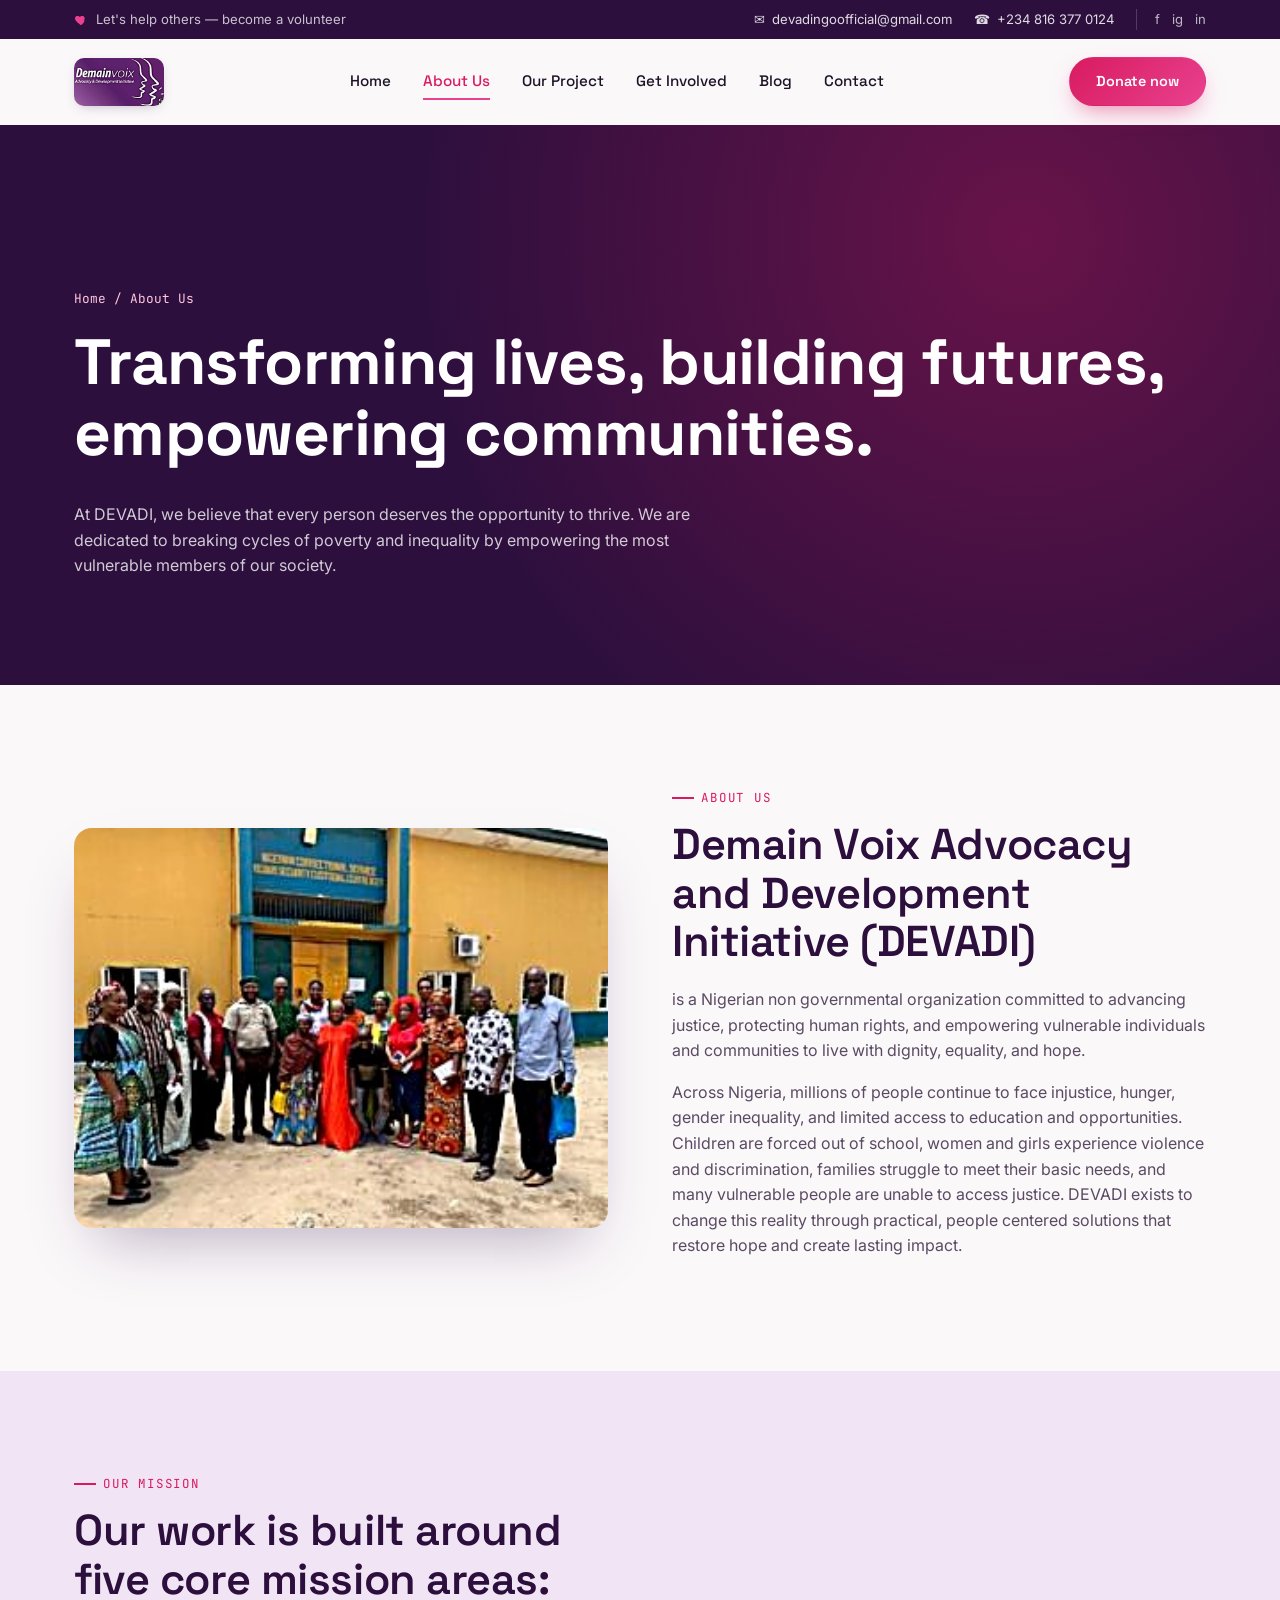
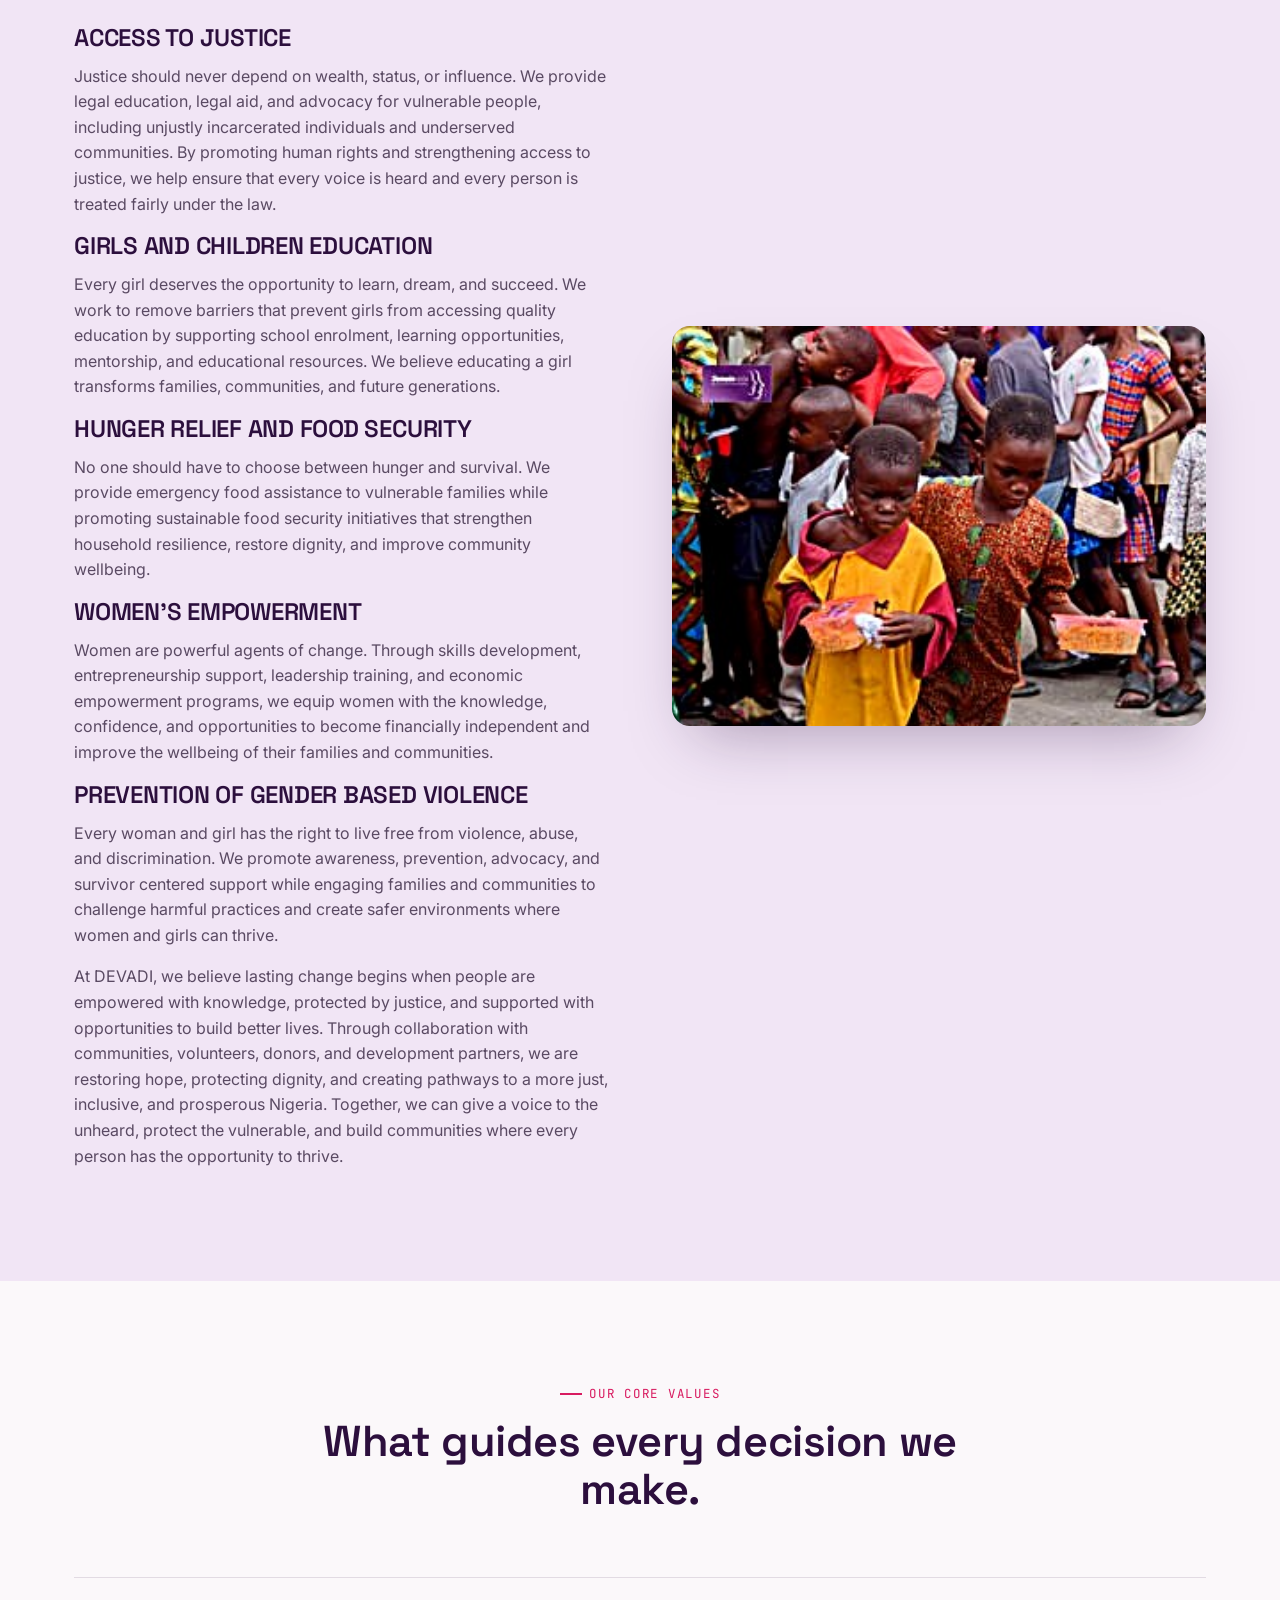
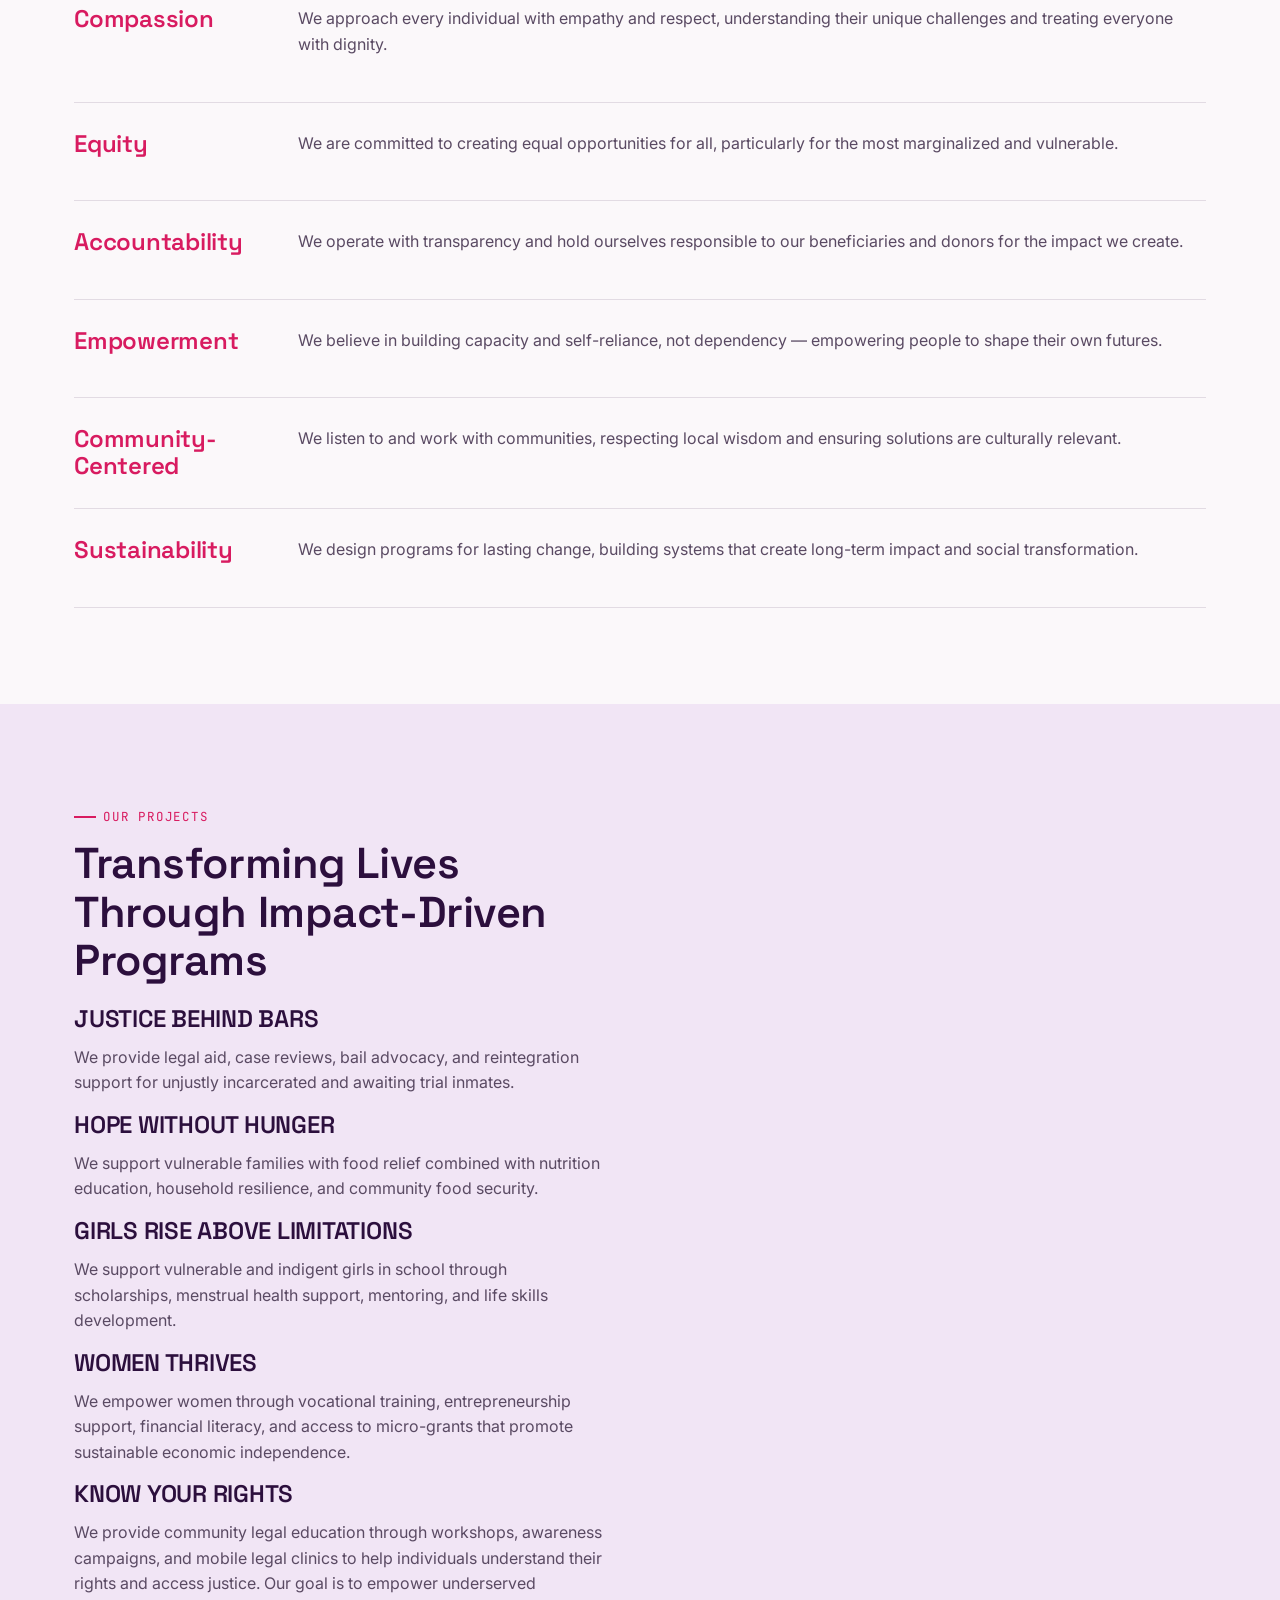
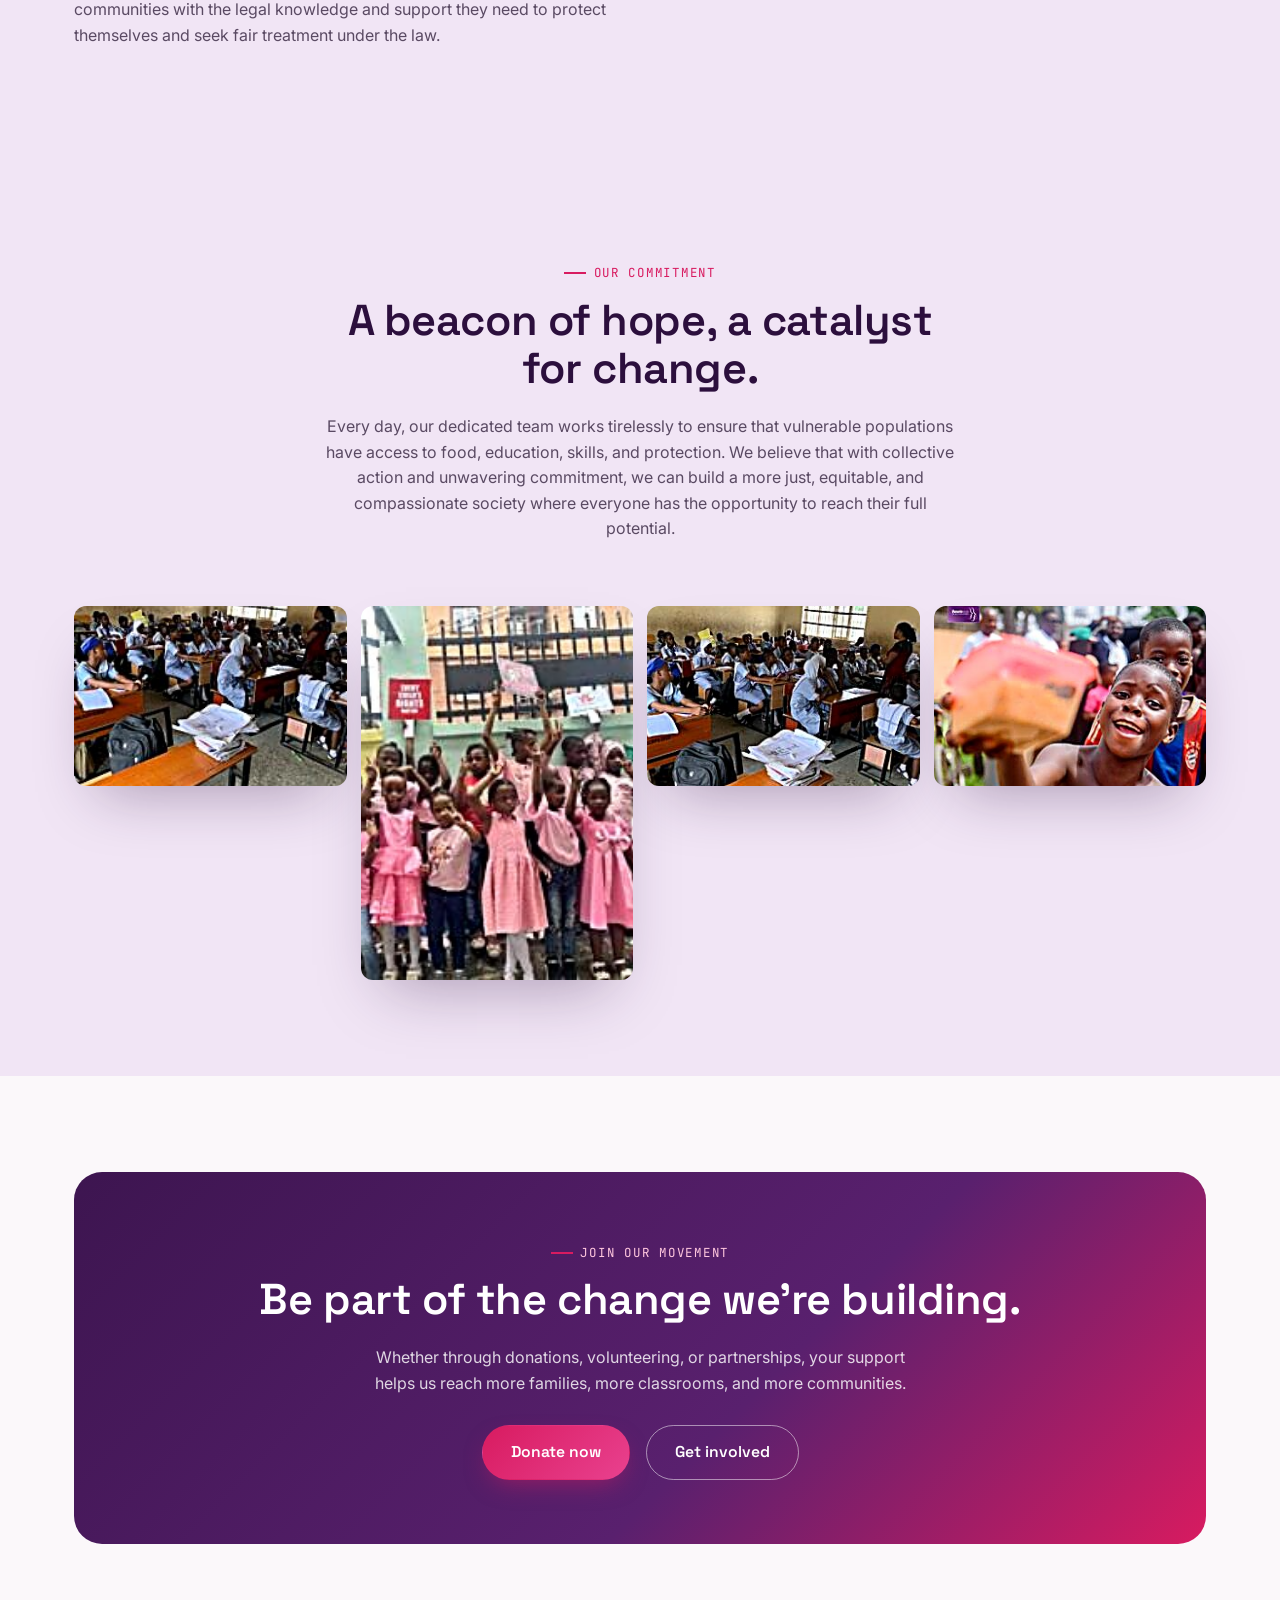
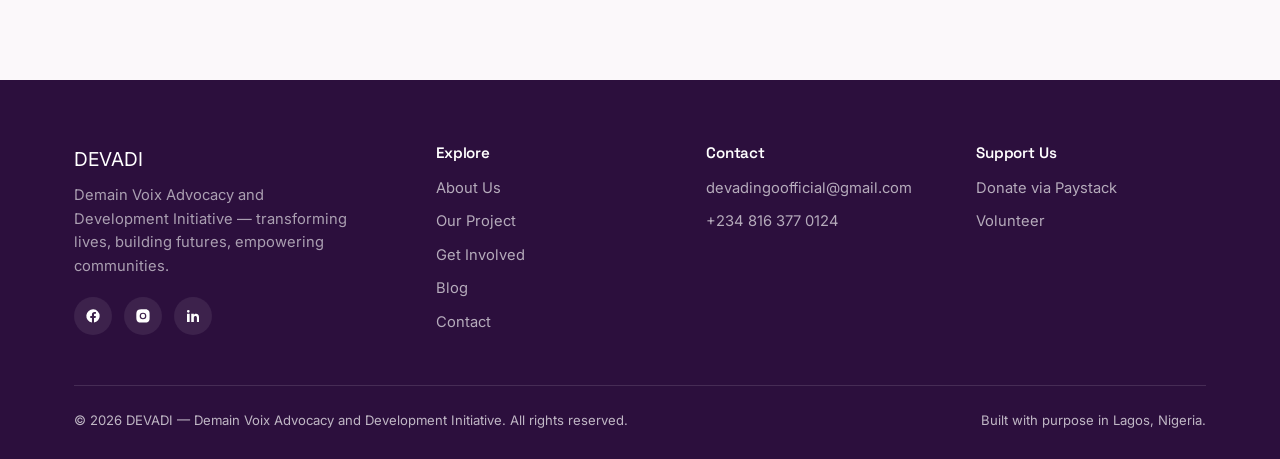
==== commit 9f1f1206: "Change 'Our Programs' to 'Our Project' in about.html" ====
--- a/about.html
+++ b/about.html
@@ -39,8 +39,9 @@
     <nav class="nav-links">
       <a href="index.html">Home</a>
       <a href="about.html" class="active">About Us</a>
-      <a href="programs.html">Our Programs</a>
+      <a href="programs.html">Our Project</a>
       <a href="get-involved.html">Get Involved</a>
+      <a href="blog.html">Blog</a>
       <a href="contact.html">Contact</a>
     </nav>
     <div class="nav-cta">
@@ -227,8 +228,9 @@
       <div>
         <h4>Explore</h4>
         <a href="about.html">About Us</a>
-        <a href="programs.html">Our Programs</a>
+        <a href="programs.html">Our Project</a>
         <a href="get-involved.html">Get Involved</a>
+        <a href="blog.html">Blog</a>
         <a href="contact.html">Contact</a>
       </div>
       <div>
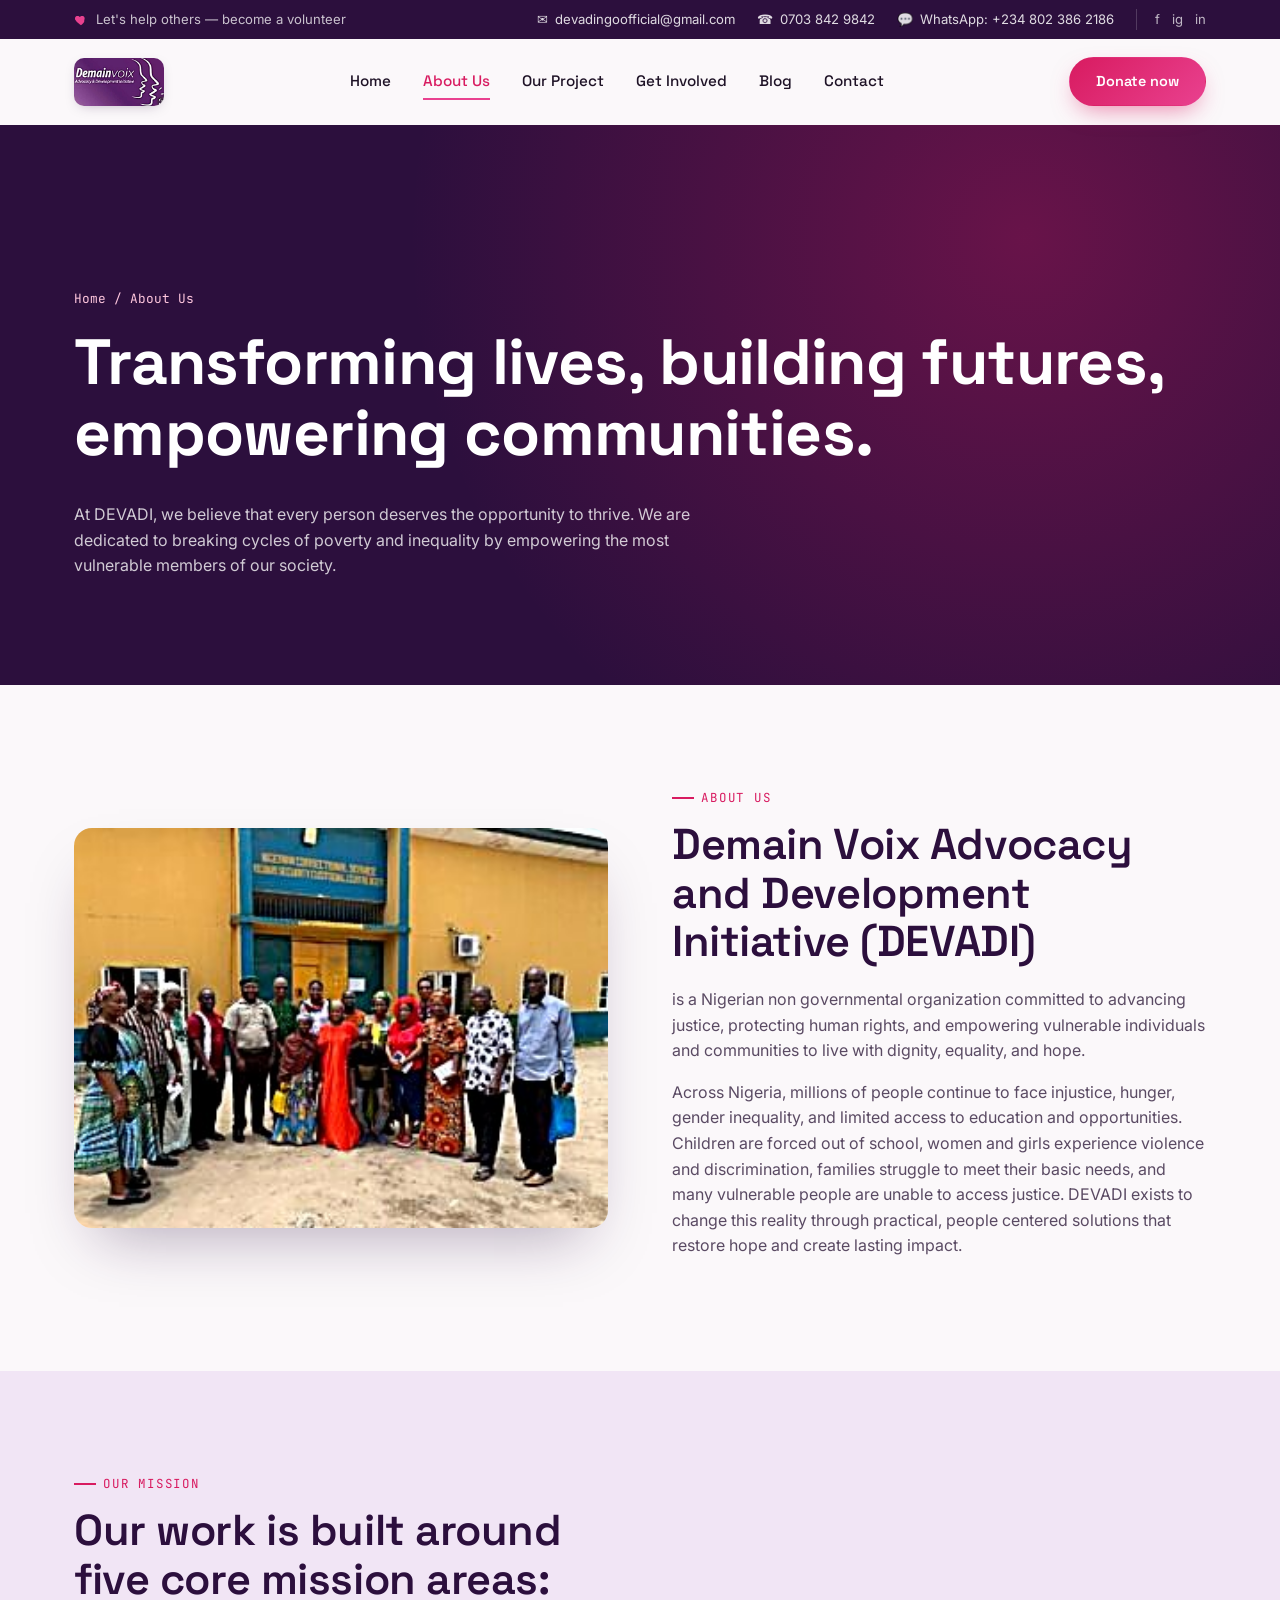
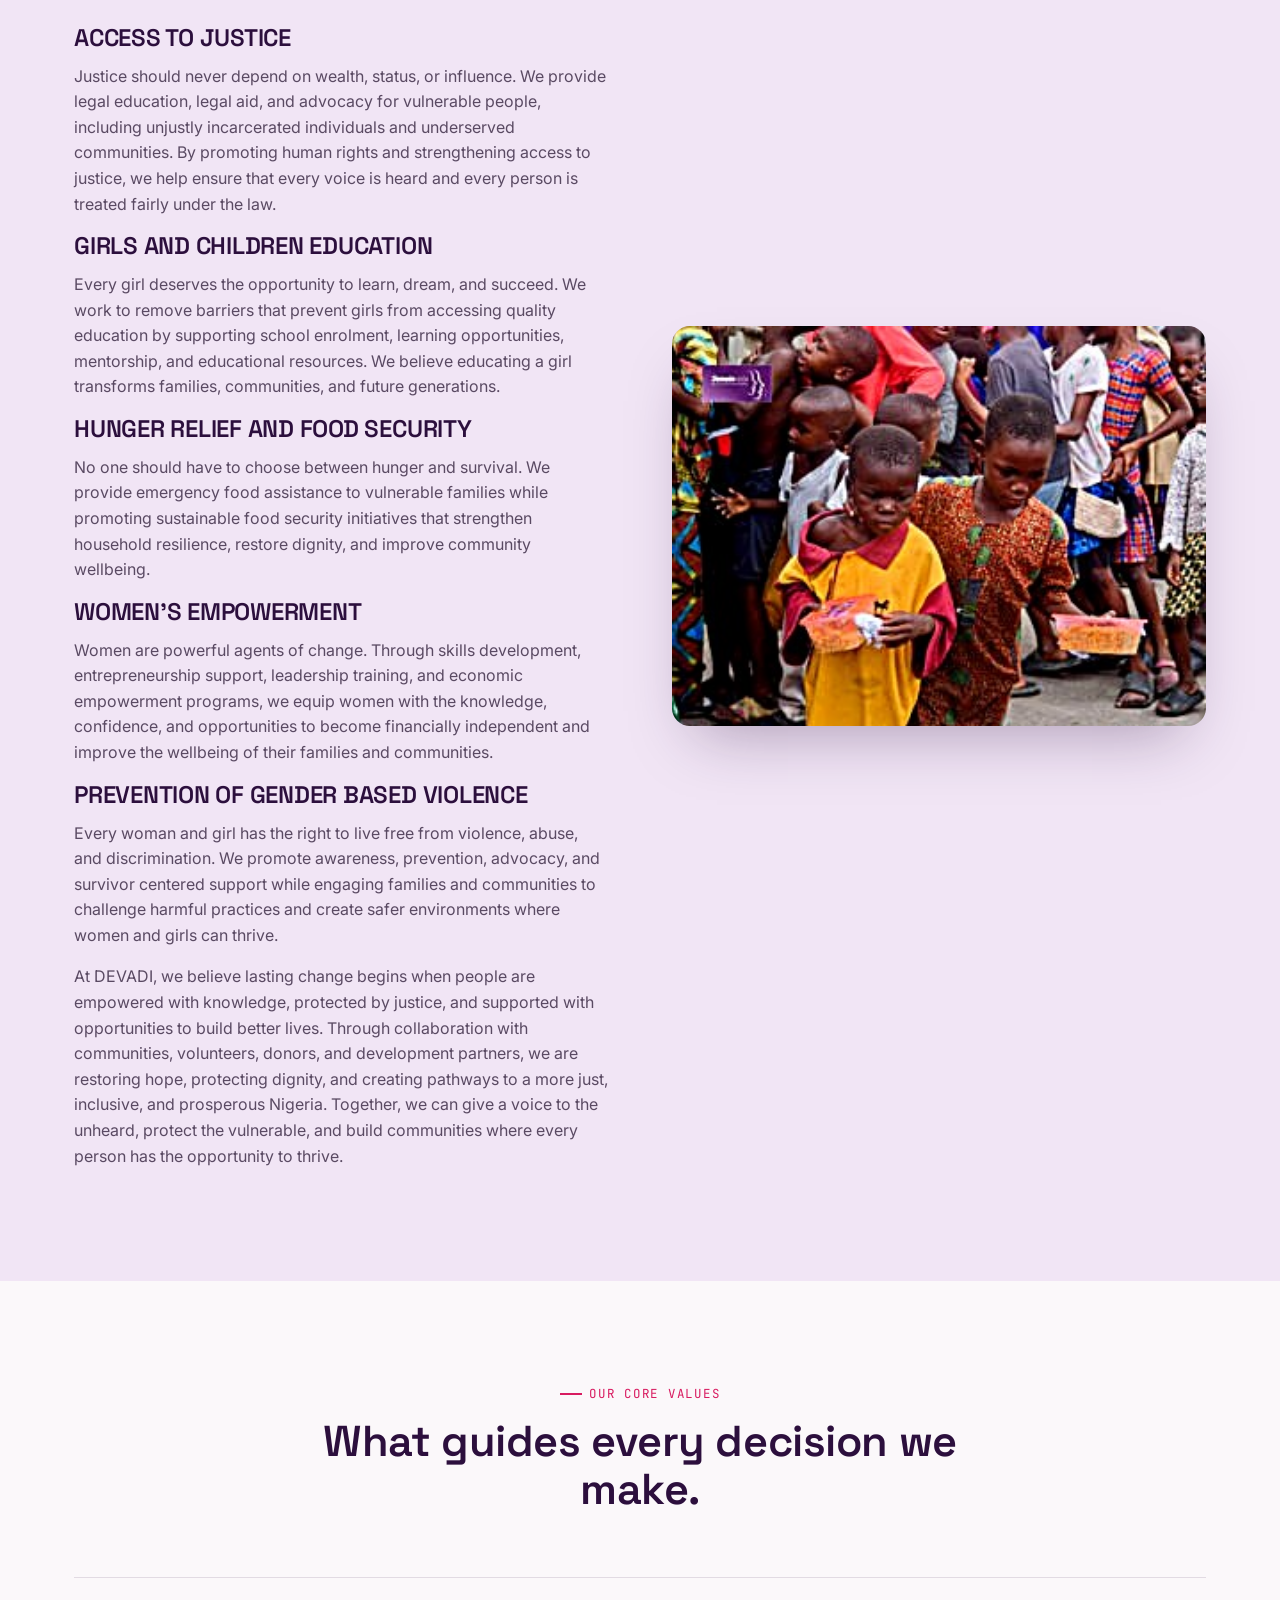
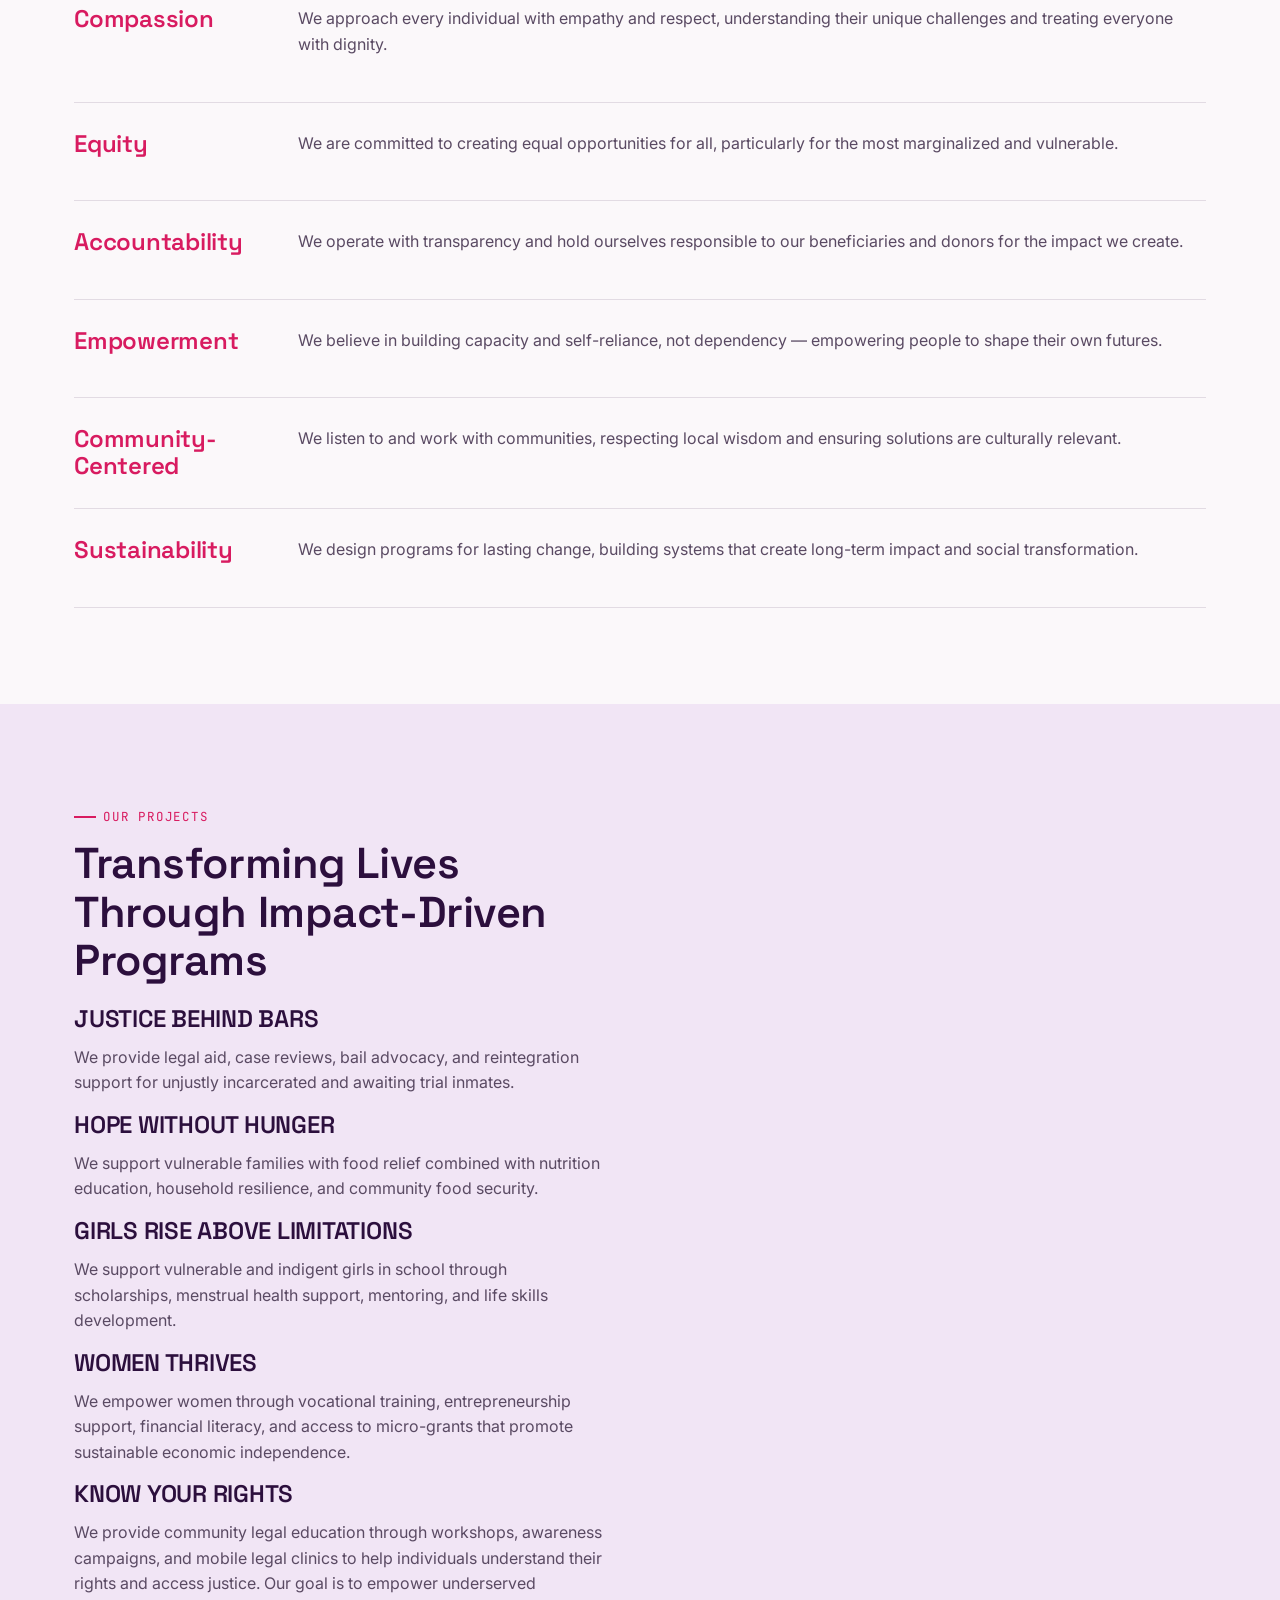
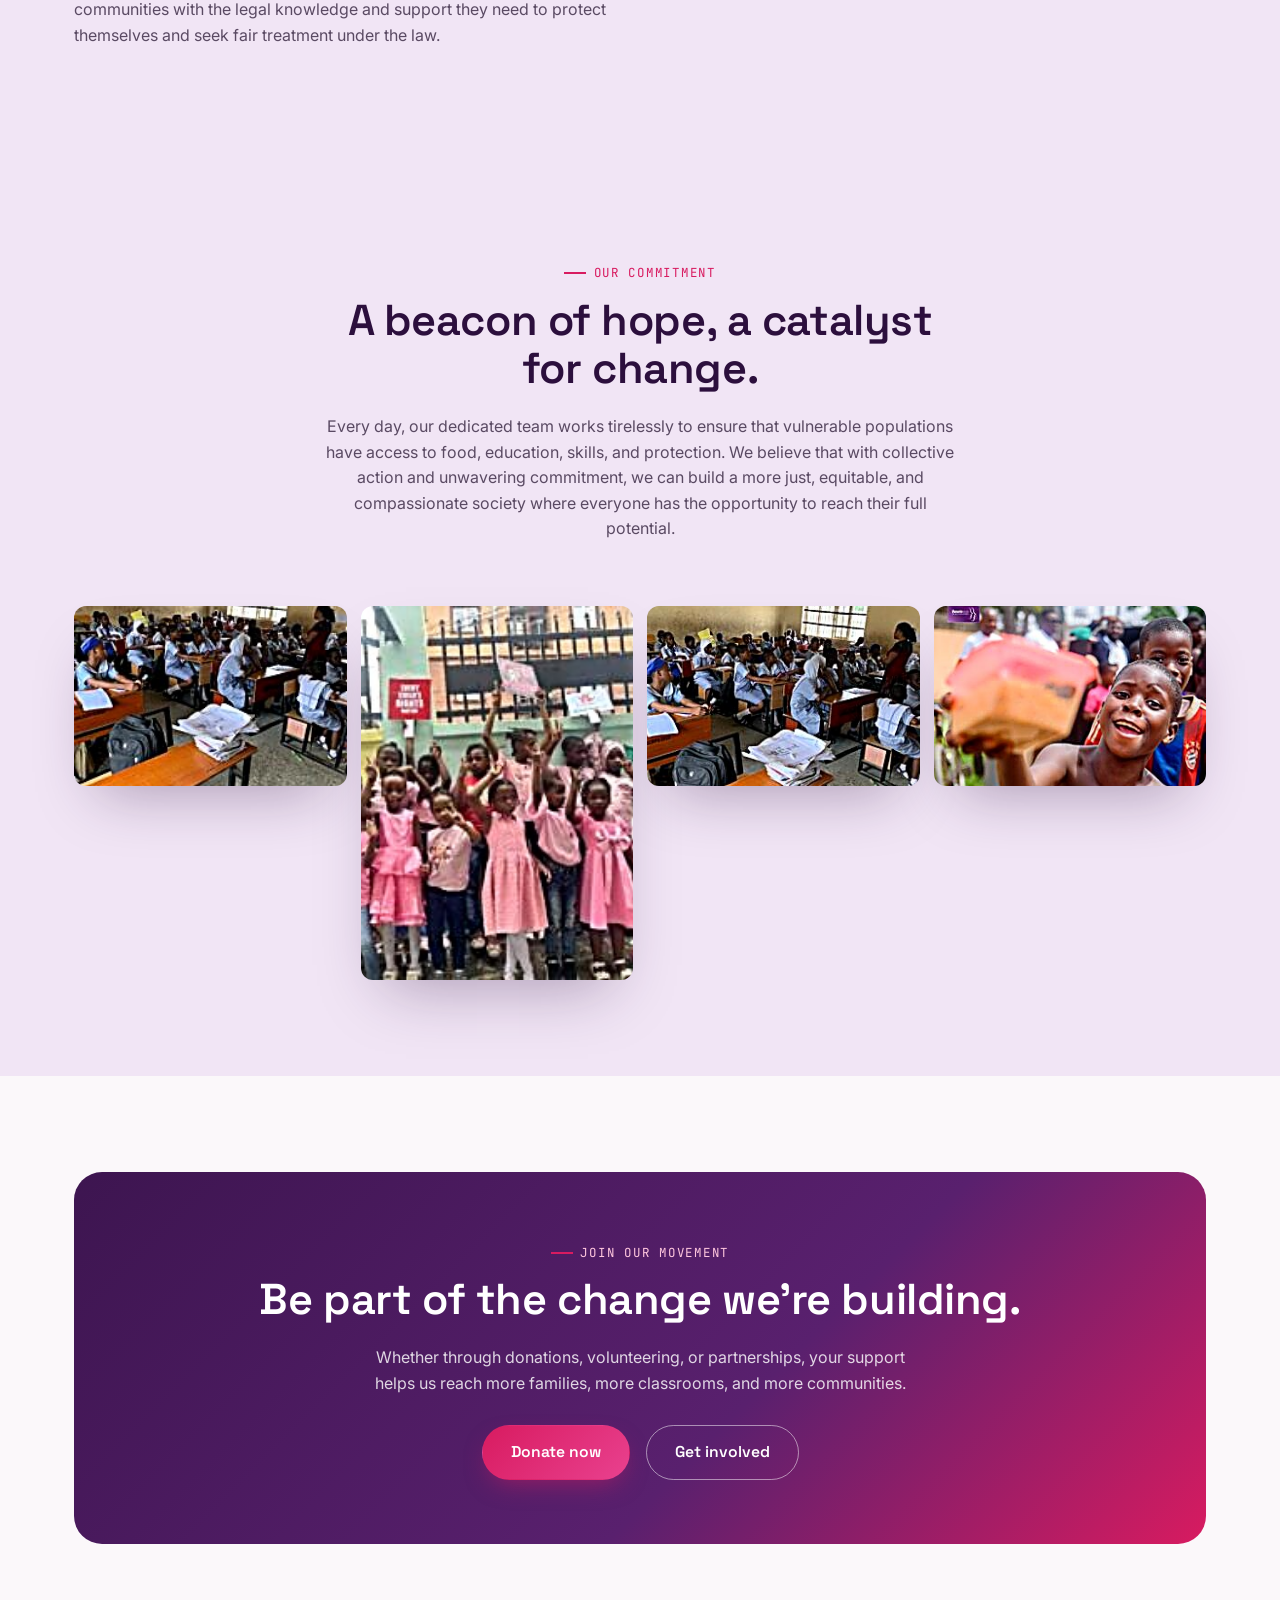
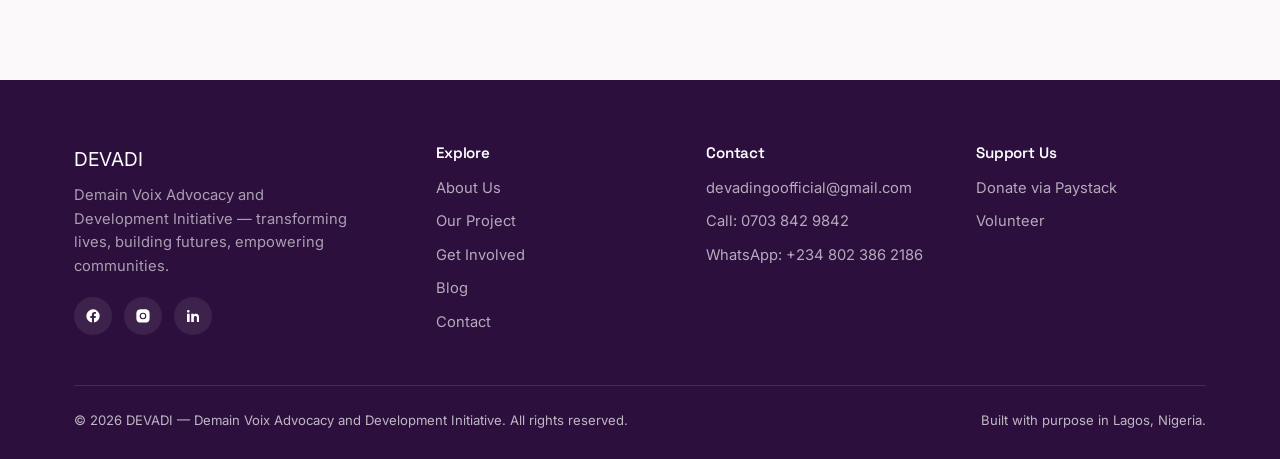
==== commit d0195383: "Update about.html" ====
--- a/about.html
+++ b/about.html
@@ -21,7 +21,8 @@
     </div>
     <div class="topbar-right">
       <span class="tb-item">✉ <span class="tb-label">devadingoofficial@gmail.com</span></span>
-      <span class="tb-item">☎ <span class="tb-label">+234 816 377 0124</span></span>
+      <span class="tb-item">☎ <span class="tb-label">0703 842 9842</span></span>
+      <span class="tb-item">💬 <span class="tb-label">WhatsApp: +234 802 386 2186</span></span>
       <span class="tb-social">
         <a href="https://www.facebook.com/share/1LoDChoWBZ/?mibextid=wwXIfr" target="_blank" rel="noopener" aria-label="Facebook">f</a>
         <a href="https://www.instagram.com/demain_voix?igsh=ZjV3MWg3dnJydm5w" target="_blank" rel="noopener" aria-label="Instagram">ig</a>
@@ -236,7 +237,8 @@
       <div>
         <h4>Contact</h4>
         <a href="mailto:devadingoofficial@gmail.com">devadingoofficial@gmail.com</a>
-        <a href="tel:+2348163770124">+234 816 377 0124</a>
+        <a href="tel:+2347038429842">Call: 0703 842 9842</a>
+        <a href="https://wa.me/2348023862186" target="_blank" rel="noopener">WhatsApp: +234 802 386 2186</a>
       </div>
       <div>
         <h4>Support Us</h4>
